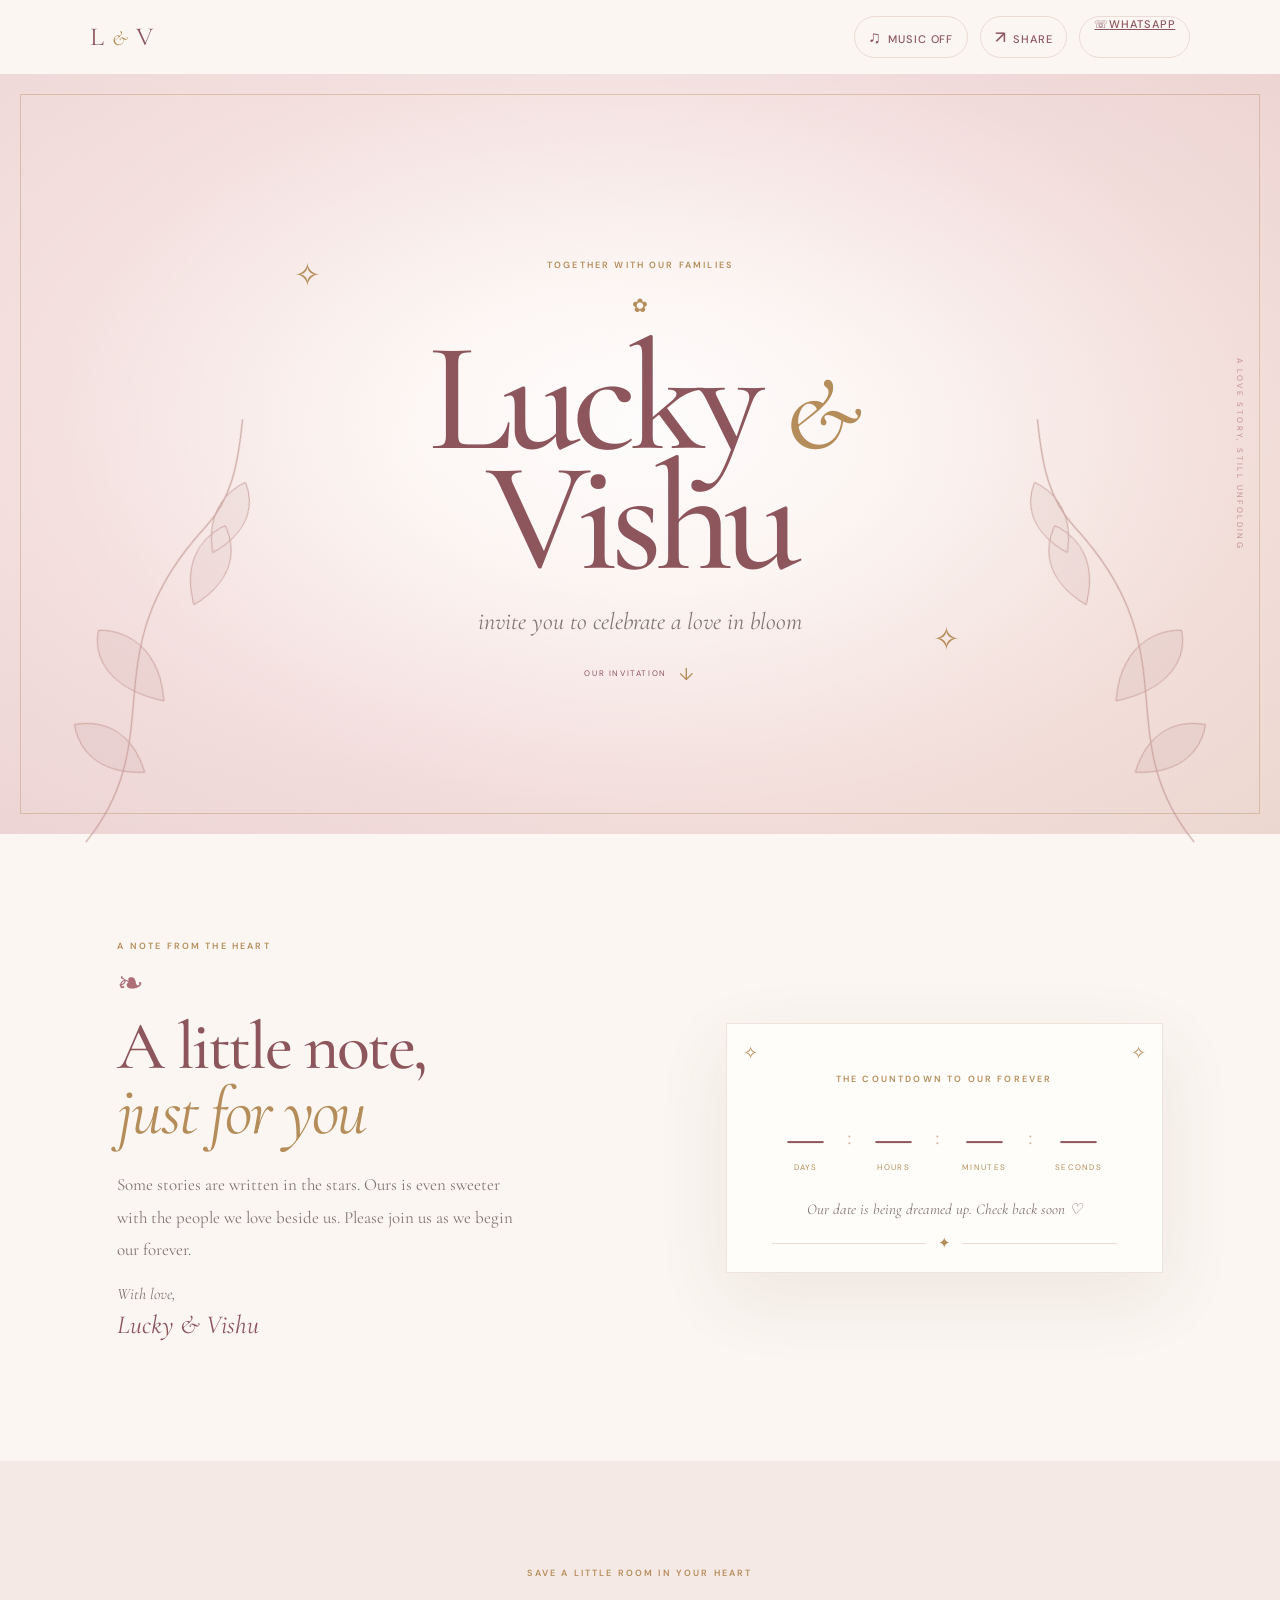
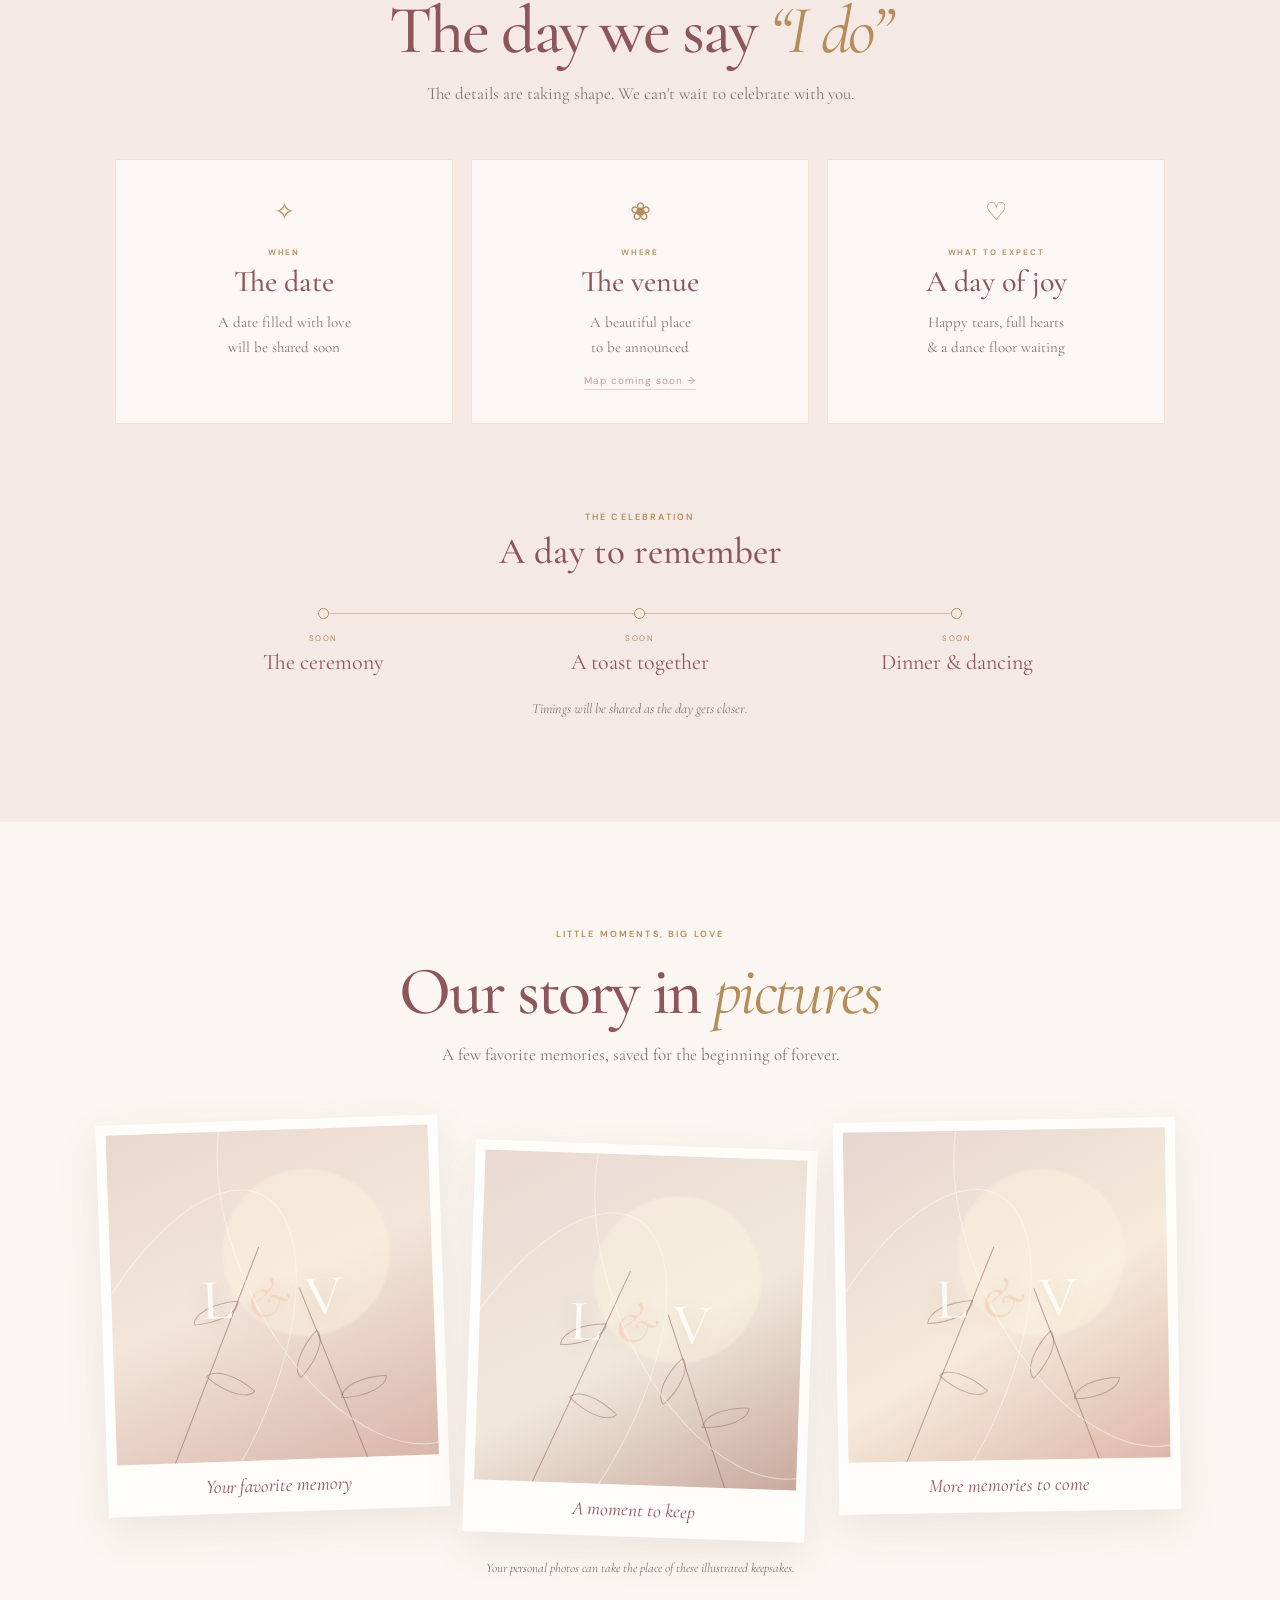
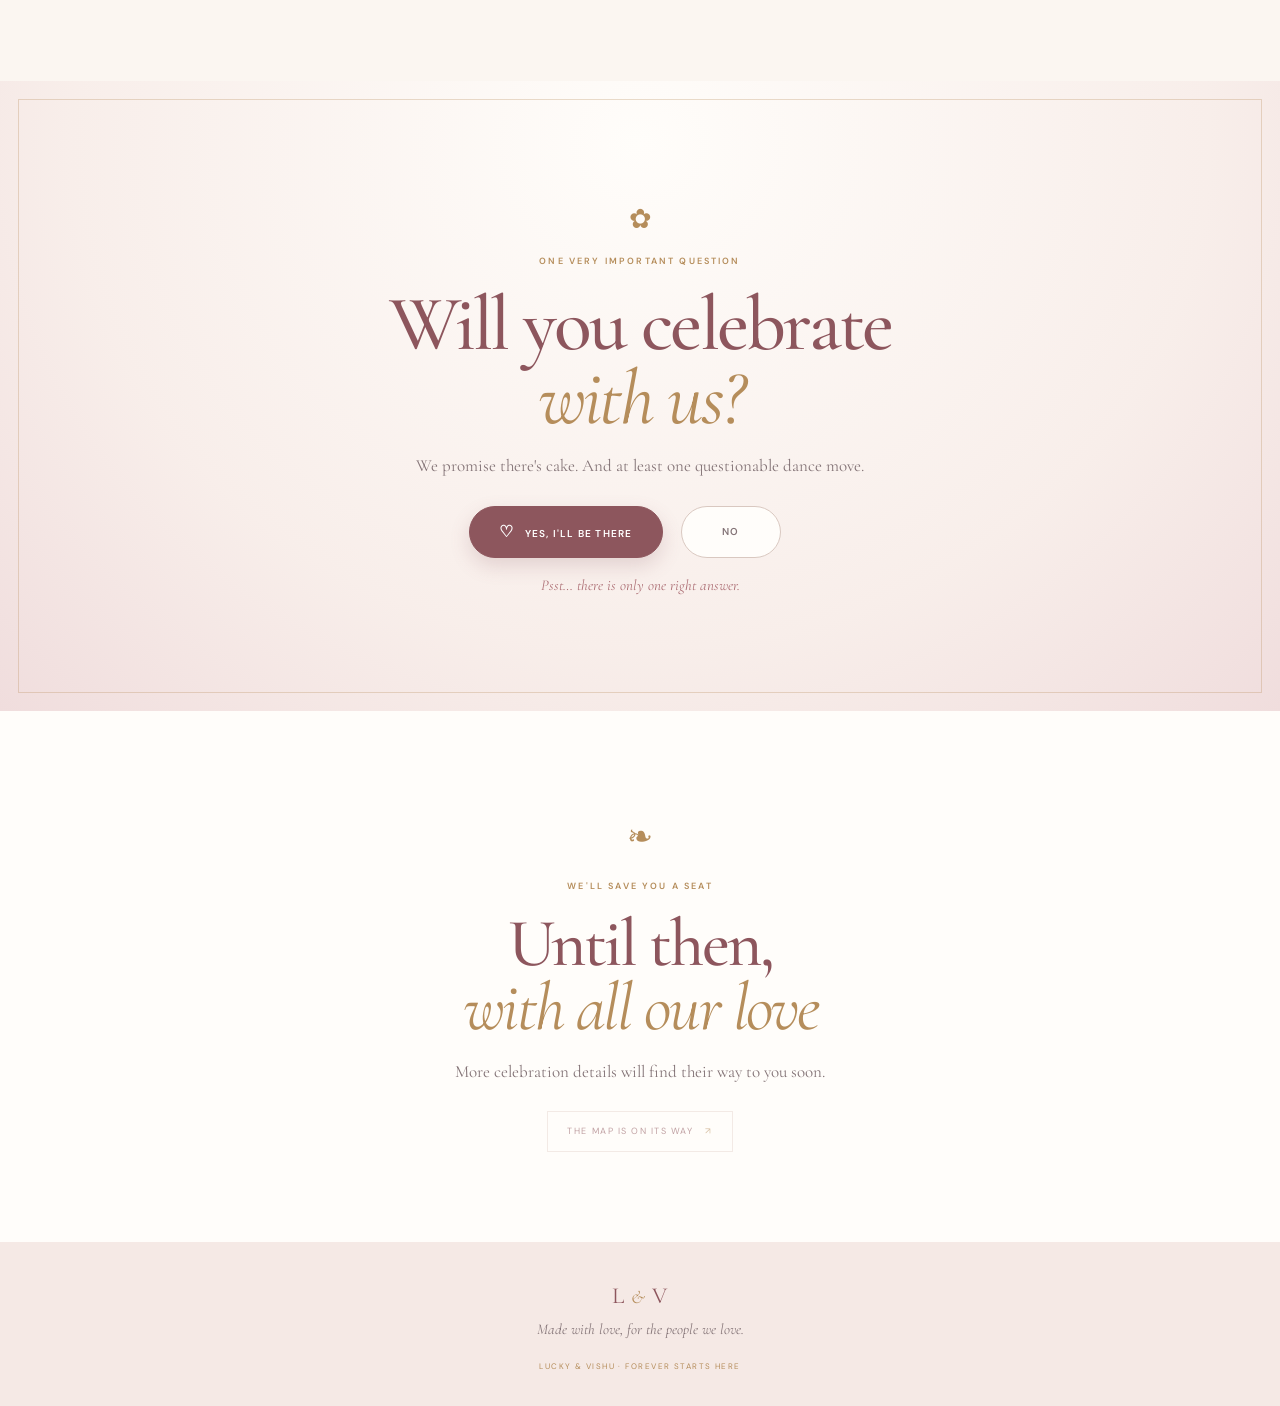
==== index.html @ 0c899063 "Build premium responsive Lucky & Vishu wedding invitation" ====
<!doctype html>
<html lang="en">
<head>
  <meta charset="utf-8">
  <meta name="viewport" content="width=device-width, initial-scale=1">
  <meta name="theme-color" content="#fbf6f1">
  <meta name="description" content="A little love, a lot of joy. Lucky and Vishu invite you to celebrate their wedding.">
  <title>Lucky &amp; Vishu — A Celebration of Love</title>
  <link rel="preconnect" href="https://fonts.googleapis.com">
  <link rel="preconnect" href="https://fonts.gstatic.com" crossorigin>
  <link href="https://fonts.googleapis.com/css2?family=Cormorant+Garamond:wght@400;500;600;700&family=DM+Sans:wght@400;500;600;700&display=swap" rel="stylesheet">
  <link rel="stylesheet" href="styles.css">
  <script src="script.js" defer></script>
</head>
<body>
  <a class="skip-link" href="#invitation">Skip to invitation</a>
  <div class="page-shell">
    <header class="topbar" aria-label="Invitation controls">
      <a class="wordmark" href="#home" aria-label="Lucky and Vishu, home">L <span>&amp;</span> V</a>
      <nav class="top-actions" aria-label="Invitation actions">
        <button class="icon-button music-toggle" id="music-toggle" type="button" aria-pressed="false" aria-label="Play gentle background music">
          <span class="music-icon" aria-hidden="true">♫</span><span class="music-label">Music off</span>
        </button>
        <button class="icon-button share-button" id="share-button" type="button" aria-label="Share this invitation">
          <span aria-hidden="true">↗</span><span class="share-label">Share</span>
        </button>
      </nav>
    </header>

    <main>
      <section class="hero" id="home" aria-labelledby="hero-title">
        <div class="hero-wash" aria-hidden="true"></div>
        <div class="hero-content">
          <p class="eyebrow fade-in">TOGETHER WITH OUR FAMILIES</p>
          <span class="tiny-flower" aria-hidden="true">✿</span>
          <h1 id="hero-title" class="fade-in">Lucky <span class="ampersand">&amp;</span><br>Vishu</h1>
          <p class="hero-script fade-in">invite you to celebrate a love in bloom</p>
          <a class="scroll-cue" href="#invitation"><span>OUR INVITATION</span><span aria-hidden="true">↓</span></a>
        </div>
        <div class="hero-side-note" aria-hidden="true">A LOVE STORY, STILL UNFOLDING</div>
        <svg class="hero-botanical botanical-left" viewBox="0 0 240 410" fill="none" aria-hidden="true"><path d="M12 405C113 310 41 218 175 109 203 86 215 54 226 8" stroke="currentColor" stroke-width="1.2"/><path d="M109 276C58 258 44 224 54 197c34 4 57 33 55 74Zm43-91c-5-40 13-65 42-74 10 32-6 59-42 74ZM80 344c-41-4-62-26-63-57 34-1 57 19 63 57Zm98-208c-1-35 16-57 42-65 7 28-8 52-42 65Z" fill="currentColor" fill-opacity=".16" stroke="currentColor" stroke-width="1"/></svg>
        <svg class="hero-botanical botanical-right" viewBox="0 0 240 410" fill="none" aria-hidden="true"><path d="M12 405C113 310 41 218 175 109 203 86 215 54 226 8" stroke="currentColor" stroke-width="1.2"/><path d="M109 276C58 258 44 224 54 197c34 4 57 33 55 74Zm43-91c-5-40 13-65 42-74 10 32-6 59-42 74ZM80 344c-41-4-62-26-63-57 34-1 57 19 63 57Zm98-208c-1-35 16-57 42-65 7 28-8 52-42 65Z" fill="currentColor" fill-opacity=".16" stroke="currentColor" stroke-width="1"/></svg>
        <span class="hero-sparkle sparkle-one" aria-hidden="true">✧</span><span class="hero-sparkle sparkle-two" aria-hidden="true">✧</span>
      </section>

      <section class="invitation section-pad" id="invitation" aria-labelledby="invitation-title">
        <div class="section-heading">
          <p class="eyebrow">A NOTE FROM THE HEART</p>
          <span class="divider-flower" aria-hidden="true">❧</span>
          <h2 id="invitation-title">A little note,<br><em>just for you</em></h2>
          <p class="invitation-copy">Some stories are written in the stars. Ours is even sweeter with the people we love beside us. Please join us as we begin our forever.</p>
          <p class="signature">With love, <span>Lucky &amp; Vishu</span></p>
        </div>
        <div class="countdown-card" aria-label="Wedding countdown">
          <p class="eyebrow">THE COUNTDOWN TO OUR FOREVER</p>
          <div class="countdown" id="countdown" aria-live="polite">
            <div class="count-unit"><strong id="days">—</strong><span>DAYS</span></div><i aria-hidden="true">:</i>
            <div class="count-unit"><strong id="hours">—</strong><span>HOURS</span></div><i aria-hidden="true">:</i>
            <div class="count-unit"><strong id="minutes">—</strong><span>MINUTES</span></div><i aria-hidden="true">:</i>
            <div class="count-unit"><strong id="seconds">—</strong><span>SECONDS</span></div>
          </div>
          <p class="countdown-note" id="countdown-note">Our date is being dreamed up. Check back soon ♡</p>
          <div class="countdown-rule" aria-hidden="true"><span>✦</span></div>
        </div>
      </section>

      <section class="details section-pad" id="details" aria-labelledby="details-title">
        <div class="section-heading compact-heading">
          <p class="eyebrow">SAVE A LITTLE ROOM IN YOUR HEART</p>
          <h2 id="details-title">The day we say <em>“I do”</em></h2>
          <p class="section-intro">The details are taking shape. We can't wait to celebrate with you.</p>
        </div>
        <div class="details-grid">
          <article class="detail-card"><span class="detail-icon" aria-hidden="true">✧</span><p class="eyebrow">WHEN</p><h3 id="wedding-date">The date</h3><p id="wedding-time">A date filled with love<br>will be shared soon</p></article>
          <article class="detail-card"><span class="detail-icon" aria-hidden="true">❀</span><p class="eyebrow">WHERE</p><h3 id="venue-name">The venue</h3><p id="venue-address">A beautiful place<br>to be announced</p><a class="text-link" id="maps-link" href="#details" aria-disabled="true">Map coming soon <span aria-hidden="true">→</span></a></article>
          <article class="detail-card"><span class="detail-icon" aria-hidden="true">♡</span><p class="eyebrow">WHAT TO EXPECT</p><h3>A day of joy</h3><p>Happy tears, full hearts<br>&amp; a dance floor waiting</p></article>
        </div>
        <div class="schedule-wrap">
          <div class="schedule-title"><span class="eyebrow">THE CELEBRATION</span><h3>A day to remember</h3></div>
          <div class="schedule-line" aria-label="Event schedule details to be announced">
            <div class="schedule-item"><span class="schedule-dot" aria-hidden="true"></span><span class="schedule-time">SOON</span><span class="schedule-name">The ceremony</span></div>
            <div class="schedule-item"><span class="schedule-dot" aria-hidden="true"></span><span class="schedule-time">SOON</span><span class="schedule-name">A toast together</span></div>
            <div class="schedule-item"><span class="schedule-dot" aria-hidden="true"></span><span class="schedule-time">SOON</span><span class="schedule-name">Dinner &amp; dancing</span></div>
          </div>
          <p class="schedule-note">Timings will be shared as the day gets closer.</p>
        </div>
      </section>

      <section class="gallery section-pad" aria-labelledby="gallery-title">
        <div class="section-heading compact-heading">
          <p class="eyebrow">LITTLE MOMENTS, BIG LOVE</p><h2 id="gallery-title">Our story in <em>pictures</em></h2>
          <p class="section-intro">A few favorite memories, saved for the beginning of forever.</p>
        </div>
        <div class="gallery-grid">
          <figure class="photo-card photo-one"><div class="photo-art" aria-hidden="true"><span class="photo-sun"></span><span class="photo-stem stem-a"></span><span class="photo-stem stem-b"></span><span class="photo-caption-mark">L <i>&amp;</i> V</span></div><figcaption>Your favorite memory</figcaption></figure>
          <figure class="photo-card photo-two"><div class="photo-art" aria-hidden="true"><span class="photo-sun"></span><span class="photo-stem stem-a"></span><span class="photo-stem stem-b"></span><span class="photo-caption-mark">L <i>&amp;</i> V</span></div><figcaption>A moment to keep</figcaption></figure>
          <figure class="photo-card photo-three"><div class="photo-art" aria-hidden="true"><span class="photo-sun"></span><span class="photo-stem stem-a"></span><span class="photo-stem stem-b"></span><span class="photo-caption-mark">L <i>&amp;</i> V</span></div><figcaption>More memories to come</figcaption></figure>
        </div>
        <p class="gallery-hint">Your personal photos can take the place of these illustrated keepsakes.</p>
      </section>

      <section class="rsvp section-pad" id="rsvp" aria-labelledby="rsvp-title">
        <div class="rsvp-flower" aria-hidden="true">✿</div>
        <p class="eyebrow">ONE VERY IMPORTANT QUESTION</p>
        <h2 id="rsvp-title">Will you celebrate<br><em>with us?</em></h2>
        <p class="rsvp-copy">We promise there's cake. And at least one questionable dance move.</p>
        <div class="rsvp-actions">
          <button class="yes-button" id="yes-button" type="button"><span aria-hidden="true">♡</span> YES, I'LL BE THERE</button>
          <div class="no-zone" id="no-zone"><button class="no-button" id="no-button" type="button" aria-label="No button, but it keeps escaping">NO</button></div>
        </div>
        <p class="escape-message" id="escape-message" aria-live="polite">Psst… there is only one right answer.</p>
        <div class="confirmation" id="confirmation" role="status" aria-live="polite" hidden>
          <span class="confirmation-heart" aria-hidden="true">♡</span><h3>We knew you’d say YES!</h3>
          <p>Get ready for happy tears, cake, and your finest dance-floor moment. We can't wait to celebrate with you!</p>
          <span class="confirmation-signoff">All our love, Lucky &amp; Vishu</span>
        </div>
      </section>

      <section class="location section-pad" id="location" aria-labelledby="location-title">
        <span class="location-flower" aria-hidden="true">❧</span><p class="eyebrow">WE'LL SAVE YOU A SEAT</p>
        <h2 id="location-title">Until then,<br><em>with all our love</em></h2>
        <p>More celebration details will find their way to you soon.</p>
        <a class="location-map" id="location-map-link" href="#details" aria-disabled="true">THE MAP IS ON ITS WAY <span aria-hidden="true">↗</span></a>
      </section>
    </main>
    <footer class="footer"><a class="wordmark footer-mark" href="#home">L <span>&amp;</span> V</a><p>Made with love, for the people we love.</p><span>LUCKY &amp; VISHU · FOREVER STARTS HERE</span></footer>
  </div>
  <div class="toast" id="toast" role="status" aria-live="polite"></div>
</body>
</html>
---- styles.css ----
:root{--ivory:#fbf6f1;--paper:#fffdfa;--blush:#f3dfe0;--rose:#ad6f75;--rose-deep:#8d565d;--gold:#b58d5b;--ink:#46383a;--muted:#847477;--line:#eadbd3;--serif:'Cormorant Garamond',Georgia,serif;--sans:'DM Sans',Arial,sans-serif;--shadow:0 24px 70px rgba(104,67,65,.09)}
*{box-sizing:border-box}html{scroll-behavior:smooth;scroll-padding-top:82px}body{margin:0;background:var(--ivory);color:var(--ink);font-family:var(--sans);font-size:15px;line-height:1.7;-webkit-font-smoothing:antialiased}button,a{-webkit-tap-highlight-color:transparent}a{color:inherit}.skip-link{position:absolute;top:-60px;left:1rem;background:#fff;padding:.7rem 1rem;z-index:20}.skip-link:focus{top:1rem}.page-shell{overflow:hidden}.topbar{height:74px;padding:0 clamp(20px,7vw,100px);display:flex;align-items:center;justify-content:space-between;background:rgba(251,246,241,.93);position:relative;z-index:5}.wordmark{font-family:var(--serif);font-size:26px;letter-spacing:.04em;text-decoration:none;color:var(--rose-deep)}.wordmark span{font-style:italic;color:var(--gold);font-size:.8em}.top-actions{display:flex;align-items:center;gap:12px}.icon-button{min-height:42px;padding:0 14px;border:1px solid var(--line);border-radius:24px;background:transparent;color:var(--rose-deep);font:500 11px var(--sans);letter-spacing:.08em;text-transform:uppercase;cursor:pointer;transition:background .25s,border-color .25s}.icon-button:hover,.icon-button:focus-visible{background:#fff;border-color:var(--gold);outline:none}.music-icon{font-size:17px;margin-right:6px}.share-button span:first-child{font-size:17px;margin-right:6px}.hero{min-height:min(780px,calc(100svh - 74px));min-height:min(780px,calc(100vh - 74px));position:relative;display:grid;place-items:center;text-align:center;background:radial-gradient(ellipse at 50% 46%,rgba(255,255,255,.9) 0%,rgba(255,253,250,.74) 28%,rgba(246,227,225,.62) 67%,rgba(239,215,215,.54) 100%),linear-gradient(130deg,#f9eeea,#f3dddd 52%,#f4e8d8);isolation:isolate}.hero:after{content:"";position:absolute;inset:20px;border:1px solid rgba(181,141,91,.38);pointer-events:none;z-index:-1}.hero-wash{position:absolute;inset:0;background:radial-gradient(ellipse at 50% 50%,transparent 25%,rgba(177,111,117,.08) 100%);z-index:-1}.hero-content{position:relative;padding:70px 20px 84px;animation:arrive 1.1s both}.eyebrow{font-size:9px;letter-spacing:.24em;font-weight:600;color:var(--gold);margin:0 0 17px}.hero h1{font:500 clamp(76px,13vw,156px)/.77 var(--serif);letter-spacing:-.055em;color:var(--rose-deep);margin:0}.hero h1 .ampersand{font-style:italic;color:var(--gold);font-size:.65em}.hero-script{font:italic 24px var(--serif);color:var(--muted);margin:28px 0 0}.tiny-flower{display:block;color:var(--gold);font-size:19px;margin:0 auto 17px}.scroll-cue{position:absolute;bottom:32px;left:50%;transform:translateX(-50%);display:flex;gap:12px;align-items:center;color:var(--rose-deep);font-size:8px;letter-spacing:.2em;text-decoration:none}.scroll-cue span:last-child{font-size:17px;color:var(--gold);animation:bob 1.7s ease-in-out infinite}.hero-side-note{position:absolute;right:34px;top:50%;writing-mode:vertical-rl;transform:translateY(-50%);font-size:8px;letter-spacing:.3em;color:var(--rose);opacity:.7}.hero-botanical{position:absolute;width:min(24vw,240px);height:auto;color:#b5827d;opacity:.65;bottom:0;pointer-events:none}.botanical-left{left:3.5%;transform:rotate(-8deg)}.botanical-right{right:3.5%;transform:scaleX(-1) rotate(-8deg)}.hero-sparkle{position:absolute;color:var(--gold);font:32px var(--serif);animation:twinkle 3s ease-in-out infinite}.sparkle-one{left:23%;top:24%}.sparkle-two{right:25%;bottom:23%;animation-delay:1.4s}.section-pad{padding:105px clamp(22px,8vw,130px)}.invitation{display:grid;grid-template-columns:1fr .85fr;align-items:center;gap:9%;max-width:1250px;margin:auto}.section-heading{text-align:center}.invitation .section-heading{text-align:left}.divider-flower{display:block;color:var(--rose);font:32px var(--serif);margin:-7px 0 12px}.section-heading h2,.rsvp h2,.location h2{font:500 clamp(42px,6vw,68px)/.95 var(--serif);letter-spacing:-.035em;color:var(--rose-deep);margin:0}.section-heading h2 em,.rsvp h2 em,.location h2 em{font-weight:400;color:var(--gold)}.invitation-copy{max-width:410px;color:var(--muted);font:17px/1.9 var(--serif);margin:25px 0 18px}.signature{font:italic 16px var(--serif);color:var(--muted)}.signature span{display:block;font:italic 26px var(--serif);color:var(--rose-deep);margin-top:5px}.countdown-card{background:var(--paper);padding:48px 30px 28px;text-align:center;border:1px solid #efe4db;box-shadow:var(--shadow);position:relative}.countdown-card:before,.countdown-card:after{content:"✧";position:absolute;color:var(--gold);font-size:18px;top:14px}.countdown-card:before{left:16px}.countdown-card:after{right:16px}.countdown-card .eyebrow{margin-bottom:26px}.countdown{display:flex;justify-content:center;align-items:center;gap:clamp(7px,2vw,22px)}.countdown i{font:24px var(--serif);color:#d8b7a5;transform:translateY(-7px)}.count-unit{display:grid;gap:1px}.count-unit strong{font:500 clamp(31px,5vw,47px)/1 var(--serif);color:var(--rose-deep);font-variant-numeric:tabular-nums}.count-unit span{font-size:8px;letter-spacing:.16em;color:var(--gold)}.countdown-note{font:italic 15px var(--serif);color:var(--muted);margin:25px 0 5px}.countdown-rule{height:1px;background:var(--line);margin:25px 15px 0;position:relative}.countdown-rule span{position:absolute;left:50%;top:-12px;transform:translateX(-50%);background:var(--paper);padding:0 12px;color:var(--gold)}.details{background:#f5e9e5}.compact-heading{max-width:660px;margin:0 auto 55px}.section-intro{font:17px var(--serif);color:var(--muted);margin:20px auto 0}.details-grid{display:grid;grid-template-columns:repeat(3,1fr);gap:18px;max-width:1050px;margin:auto}.detail-card{min-height:246px;padding:31px 20px;text-align:center;background:rgba(255,253,250,.72);border:1px solid rgba(181,141,91,.2)}.detail-icon{font-size:25px;color:var(--gold);display:block;margin-bottom:12px}.detail-card .eyebrow{margin-bottom:6px;font-size:8px}.detail-card h3{font:500 30px/1.1 var(--serif);color:var(--rose-deep);margin:0 0 12px}.detail-card p:not(.eyebrow){color:var(--muted);font:15px/1.65 var(--serif);margin:0}.text-link{display:inline-block;margin-top:12px;font-size:10px;letter-spacing:.1em;color:var(--rose-deep);text-decoration:none;border-bottom:1px solid #d6b7a8}.text-link[aria-disabled=true],.location-map[aria-disabled=true]{opacity:.55;cursor:default}.schedule-wrap{max-width:950px;margin:79px auto 0;text-align:center}.schedule-title .eyebrow{margin-bottom:6px}.schedule-title h3{font:500 37px var(--serif);color:var(--rose-deep);margin:0 0 34px}.schedule-line{display:grid;grid-template-columns:repeat(3,1fr);position:relative}.schedule-line:before{content:"";height:1px;background:#d9b8a8;position:absolute;top:5px;left:16%;right:16%}.schedule-item{display:flex;align-items:center;flex-direction:column;position:relative}.schedule-dot{width:11px;height:11px;border:1px solid var(--gold);background:#f5e9e5;border-radius:50%;z-index:1}.schedule-time{font-size:8px;letter-spacing:.2em;color:var(--gold);margin:13px 0 4px}.schedule-name{font:22px var(--serif);color:var(--rose-deep)}.schedule-note{font:italic 14px var(--serif);color:var(--muted);margin:25px 0 0}.gallery{max-width:1350px;margin:auto}.gallery-grid{display:grid;grid-template-columns:repeat(3,1fr);gap:25px;align-items:start}.photo-card{margin:0;padding:10px 10px 15px;background:#fffdfa;box-shadow:0 14px 40px rgba(104,67,65,.1);transform:rotate(-2deg);transition:transform .35s,box-shadow .35s}.photo-card:nth-child(2){transform:translateY(25px) rotate(2deg)}.photo-card:nth-child(3){transform:rotate(-1deg)}.photo-card:hover{transform:translateY(-6px) rotate(0);box-shadow:0 20px 45px rgba(104,67,65,.15)}.photo-art{height:clamp(180px,27vw,330px);position:relative;overflow:hidden;background:linear-gradient(158deg,#ead8ce,#f3e5da 47%,#d9b6aa)}.photo-two .photo-art{background:linear-gradient(150deg,#ead9d3,#f1e8dc 55%,#c9a99d)}.photo-three .photo-art{background:linear-gradient(150deg,#e7d5d0,#f6eadb 56%,#ddb8a9)}.photo-art:before,.photo-art:after{content:"";position:absolute;width:60%;height:130%;border-radius:50%;border:1px solid rgba(255,253,250,.55);left:-13%;top:12%;transform:rotate(27deg)}.photo-art:after{left:auto;right:-16%;top:-30%;width:75%;transform:rotate(-24deg)}.photo-sun{position:absolute;width:52%;aspect-ratio:1;border-radius:50%;background:rgba(255,248,227,.38);right:13%;top:12%;filter:blur(1px)}.photo-stem{position:absolute;width:1px;height:80%;background:rgba(131,91,83,.52);bottom:-12%;left:30%;transform:rotate(23deg)}.photo-stem:before,.photo-stem:after{content:"";position:absolute;width:45px;height:20px;border:1px solid rgba(131,91,83,.45);border-radius:100% 0 100% 0;top:25%;left:-39px;transform:rotate(-25deg)}.photo-stem:after{top:48%;left:0;transform:rotate(20deg)}.stem-b{left:70%;height:66%;transform:rotate(-20deg)}.photo-caption-mark{position:absolute;left:50%;top:51%;transform:translate(-50%,-50%);font:500 clamp(34px,5vw,58px) var(--serif);color:rgba(255,253,250,.87);text-shadow:0 2px 20px rgba(99,60,55,.15);white-space:nowrap}.photo-caption-mark i{font-weight:400;color:#f5d6c3}.photo-card figcaption{text-align:center;font:italic 19px var(--serif);color:var(--rose-deep);padding:13px 2px 1px}.gallery-hint{text-align:center;font:italic 13px var(--serif);color:var(--muted);margin:48px 0 0}.rsvp{position:relative;text-align:center;background:radial-gradient(ellipse at 50% 10%,#fffdfa 0,#f8eeea 63%,#f0dddd 100%);padding-top:115px;padding-bottom:110px}.rsvp:before{content:"";position:absolute;inset:18px;border:1px solid rgba(181,141,91,.3);pointer-events:none}.rsvp-flower{font-size:27px;color:var(--gold);margin-bottom:12px}.rsvp h2{font-size:clamp(48px,7vw,78px)}.rsvp-copy{font:17px var(--serif);color:var(--muted);margin:20px auto 25px}.rsvp-actions{display:flex;justify-content:center;align-items:center;gap:18px;min-height:62px;position:relative;z-index:2}.yes-button,.no-button{min-height:52px;border-radius:30px;font:600 10px var(--sans);letter-spacing:.12em;cursor:pointer;touch-action:manipulation}.yes-button{padding:0 29px;background:var(--rose-deep);border:1px solid var(--rose-deep);color:#fff;box-shadow:0 8px 20px rgba(141,86,93,.2);transition:transform .2s,background .2s}.yes-button span{font-size:16px;margin-right:7px}.yes-button:hover{transform:translateY(-2px);background:#74464d}.yes-button:focus-visible,.no-button:focus-visible{outline:3px solid #cfae75;outline-offset:4px}.no-zone{width:130px;height:62px;position:relative;flex:0 0 130px}.no-button{position:absolute;left:0;top:5px;min-width:100px;padding:0 22px;background:#fffdfa;border:1px solid #d9c8c0;color:var(--muted);transition:transform .24s cubic-bezier(.2,.8,.2,1),left .24s cubic-bezier(.2,.8,.2,1),top .24s cubic-bezier(.2,.8,.2,1)}.escape-message{min-height:25px;margin:13px 0 0;color:var(--rose);font:italic 15px var(--serif)}.confirmation{max-width:490px;margin:32px auto 0;padding:27px 25px;background:rgba(255,253,250,.88);border:1px solid #e8d7ce;animation:pop-in .5s both}.confirmation[hidden]{display:none}.confirmation-heart{color:var(--rose);font-size:27px}.confirmation h3{font:500 34px var(--serif);color:var(--rose-deep);margin:3px 0 8px}.confirmation p{font:16px/1.7 var(--serif);color:var(--muted);margin:0 auto 12px}.confirmation-signoff{font:italic 18px var(--serif);color:var(--gold)}.location{text-align:center;padding-top:100px;padding-bottom:90px;background:var(--paper)}.location-flower{display:block;color:var(--gold);font-size:31px;margin-bottom:16px}.location h2{font-size:clamp(46px,6vw,68px)}.location>p:not(.eyebrow){font:17px var(--serif);color:var(--muted);margin:20px 0}.location-map{display:inline-block;padding:12px 19px;border:1px solid var(--line);color:var(--rose-deep);font-size:9px;letter-spacing:.17em;text-decoration:none;margin-top:9px}.location-map span{color:var(--gold);margin-left:8px}.footer{text-align:center;padding:35px 20px 28px;background:#f5e9e5}.footer-mark{font-size:23px}.footer p{font:italic 15px var(--serif);color:var(--muted);margin:4px 0 14px}.footer>span{font-size:8px;letter-spacing:.18em;color:var(--gold)}.toast{position:fixed;left:50%;bottom:24px;transform:translate(-50%,20px);padding:12px 18px;background:#46383a;color:#fff;border-radius:28px;font-size:12px;opacity:0;pointer-events:none;transition:opacity .25s,transform .25s;z-index:20;max-width:calc(100vw - 30px);text-align:center}.toast.show{opacity:1;transform:translate(-50%,0)}.confetti{position:fixed;z-index:30;top:-15px;width:9px;height:13px;pointer-events:none;animation:confetti-fall var(--duration,3s) linear forwards;will-change:transform,opacity}
@keyframes arrive{from{opacity:0;transform:translateY(20px)}to{opacity:1;transform:translateY(0)}}@keyframes bob{50%{transform:translateY(5px)}}@keyframes twinkle{0%,100%{opacity:.35;transform:scale(.8) rotate(0)}50%{opacity:1;transform:scale(1.15) rotate(18deg)}}@keyframes pop-in{from{opacity:0;transform:translateY(10px) scale(.97)}to{opacity:1;transform:translateY(0) scale(1)}}@keyframes confetti-fall{to{transform:translate3d(var(--drift),110vh,0) rotate(var(--spin));opacity:.15}}
@media(min-width:1200px){.hero{min-height:760px}}@media(max-width:760px){.topbar{height:64px;padding:0 21px}.hero{min-height:min(720px,calc(100svh - 64px));min-height:min(720px,calc(100vh - 64px))}.hero:after{inset:12px}.hero-content{padding:65px 16px 76px}.hero-script{font-size:21px}.hero-botanical{width:29vw;opacity:.45}.botanical-left{left:-2%}.botanical-right{right:-2%}.hero-side-note{right:17px;font-size:7px}.sparkle-one{left:17%;top:20%}.sparkle-two{right:18%;bottom:20%}.section-pad{padding:78px 25px}.invitation{grid-template-columns:1fr;gap:40px;max-width:570px}.invitation .section-heading{text-align:center}.invitation-copy{margin-left:auto;margin-right:auto}.countdown-card{padding:41px 16px 25px}.details-grid{gap:11px}.detail-card{padding:25px 11px;min-height:230px}.detail-card h3{font-size:25px}.detail-card p:not(.eyebrow){font-size:14px}.schedule-wrap{margin-top:61px}.gallery-grid{gap:14px}.photo-card{padding:7px 7px 12px}.photo-card figcaption{font-size:16px}.rsvp{padding-top:90px;padding-bottom:85px}.location{padding-top:80px;padding-bottom:75px}}@media(max-width:520px){.music-label,.share-label{display:none}.icon-button{width:42px;padding:0}.music-icon{margin:0}.share-button span:first-child{margin:0}.hero h1{font-size:clamp(78px,20vw,112px)}.hero-script{font-size:19px}.hero-botanical{width:33vw}.hero-side-note{display:none}.section-pad{padding:70px 20px}.section-heading h2{font-size:48px}.invitation-copy{font-size:16px}.count-unit strong{font-size:34px}.countdown{gap:9px}.count-unit span{font-size:7px}.details-grid{grid-template-columns:1fr;max-width:360px}.detail-card{min-height:0;padding:22px 15px}.detail-icon{margin-bottom:5px}.schedule-line{grid-template-columns:1fr;gap:22px;text-align:left;max-width:260px;margin:auto}.schedule-line:before{width:1px;height:calc(100% - 14px);top:5px;bottom:5px;left:5px;right:auto}.schedule-item{display:grid;grid-template-columns:12px 54px 1fr;column-gap:13px;justify-items:start;align-items:center}.schedule-dot{grid-row:1;grid-column:1}.schedule-time{grid-row:1;grid-column:2;margin:0}.schedule-name{grid-row:1;grid-column:3;font-size:21px}.schedule-note{margin-top:22px}.gallery-grid{gap:10px}.photo-card{padding:5px 5px 9px}.photo-art{height:155px}.photo-card figcaption{font-size:14px;line-height:1.2;min-height:37px}.gallery-hint{margin-top:37px}.rsvp-actions{gap:10px}.yes-button{padding:0 17px;font-size:9px}.no-zone{width:105px;flex-basis:105px}.no-button{min-width:86px;padding:0 14px;font-size:9px}.rsvp-copy{font-size:16px}.confirmation{padding:22px 17px}.footer>span{font-size:7px}}@media(prefers-reduced-motion:reduce){*,*::before,*::after{scroll-behavior:auto!important;animation-duration:.01ms!important;animation-iteration-count:1!important;transition-duration:.01ms!important}}
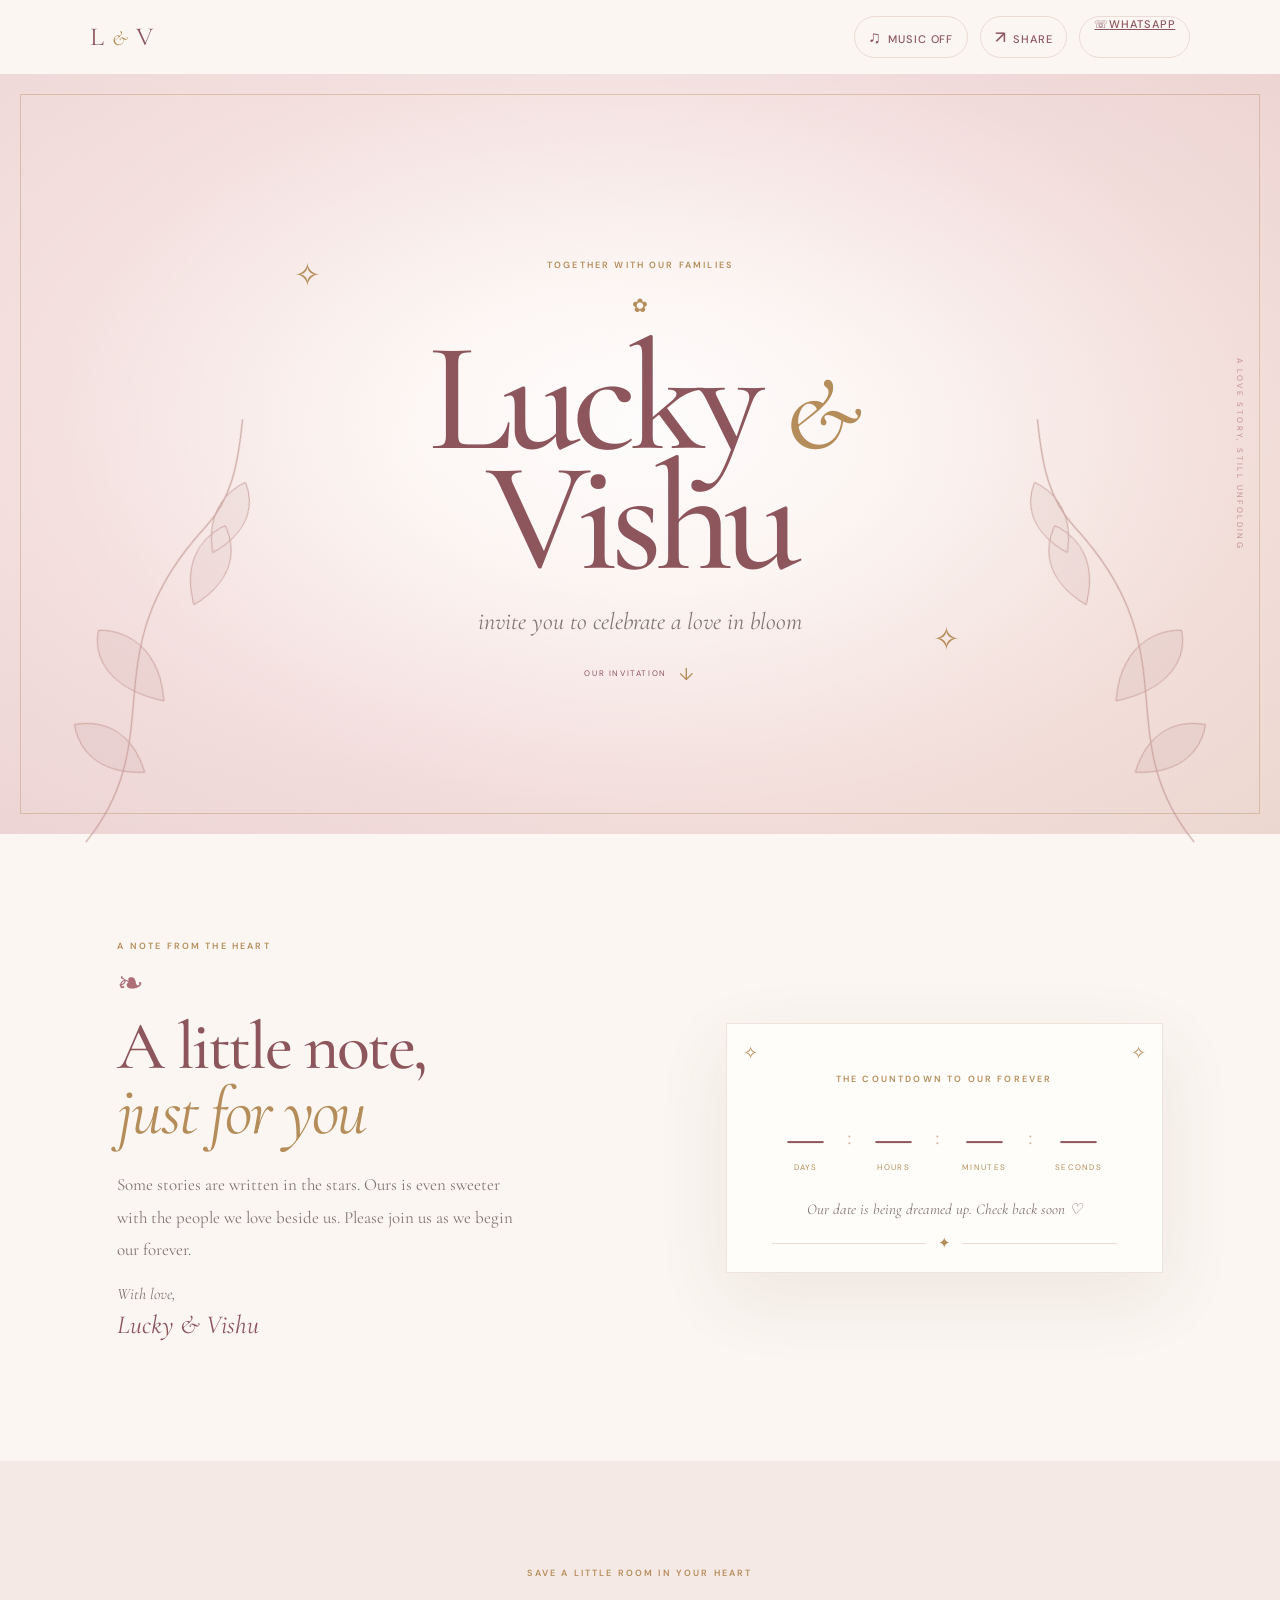
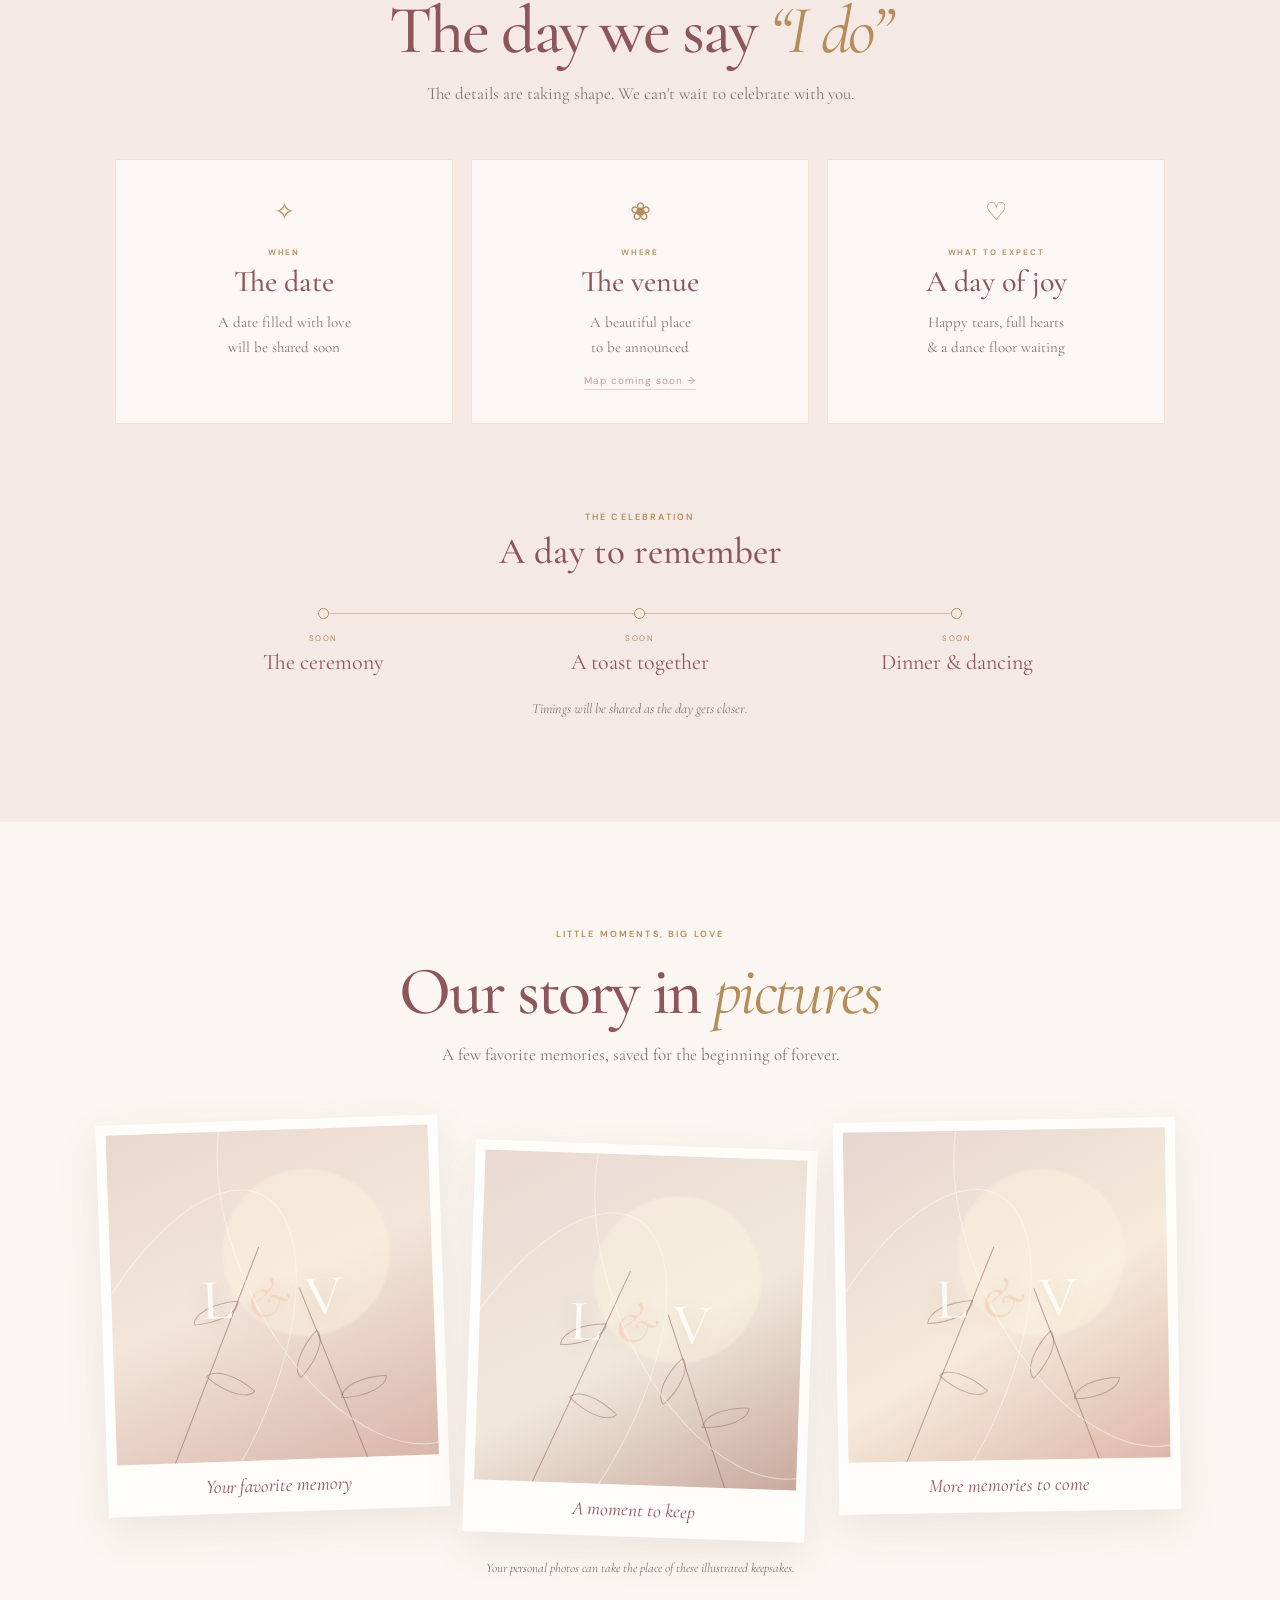
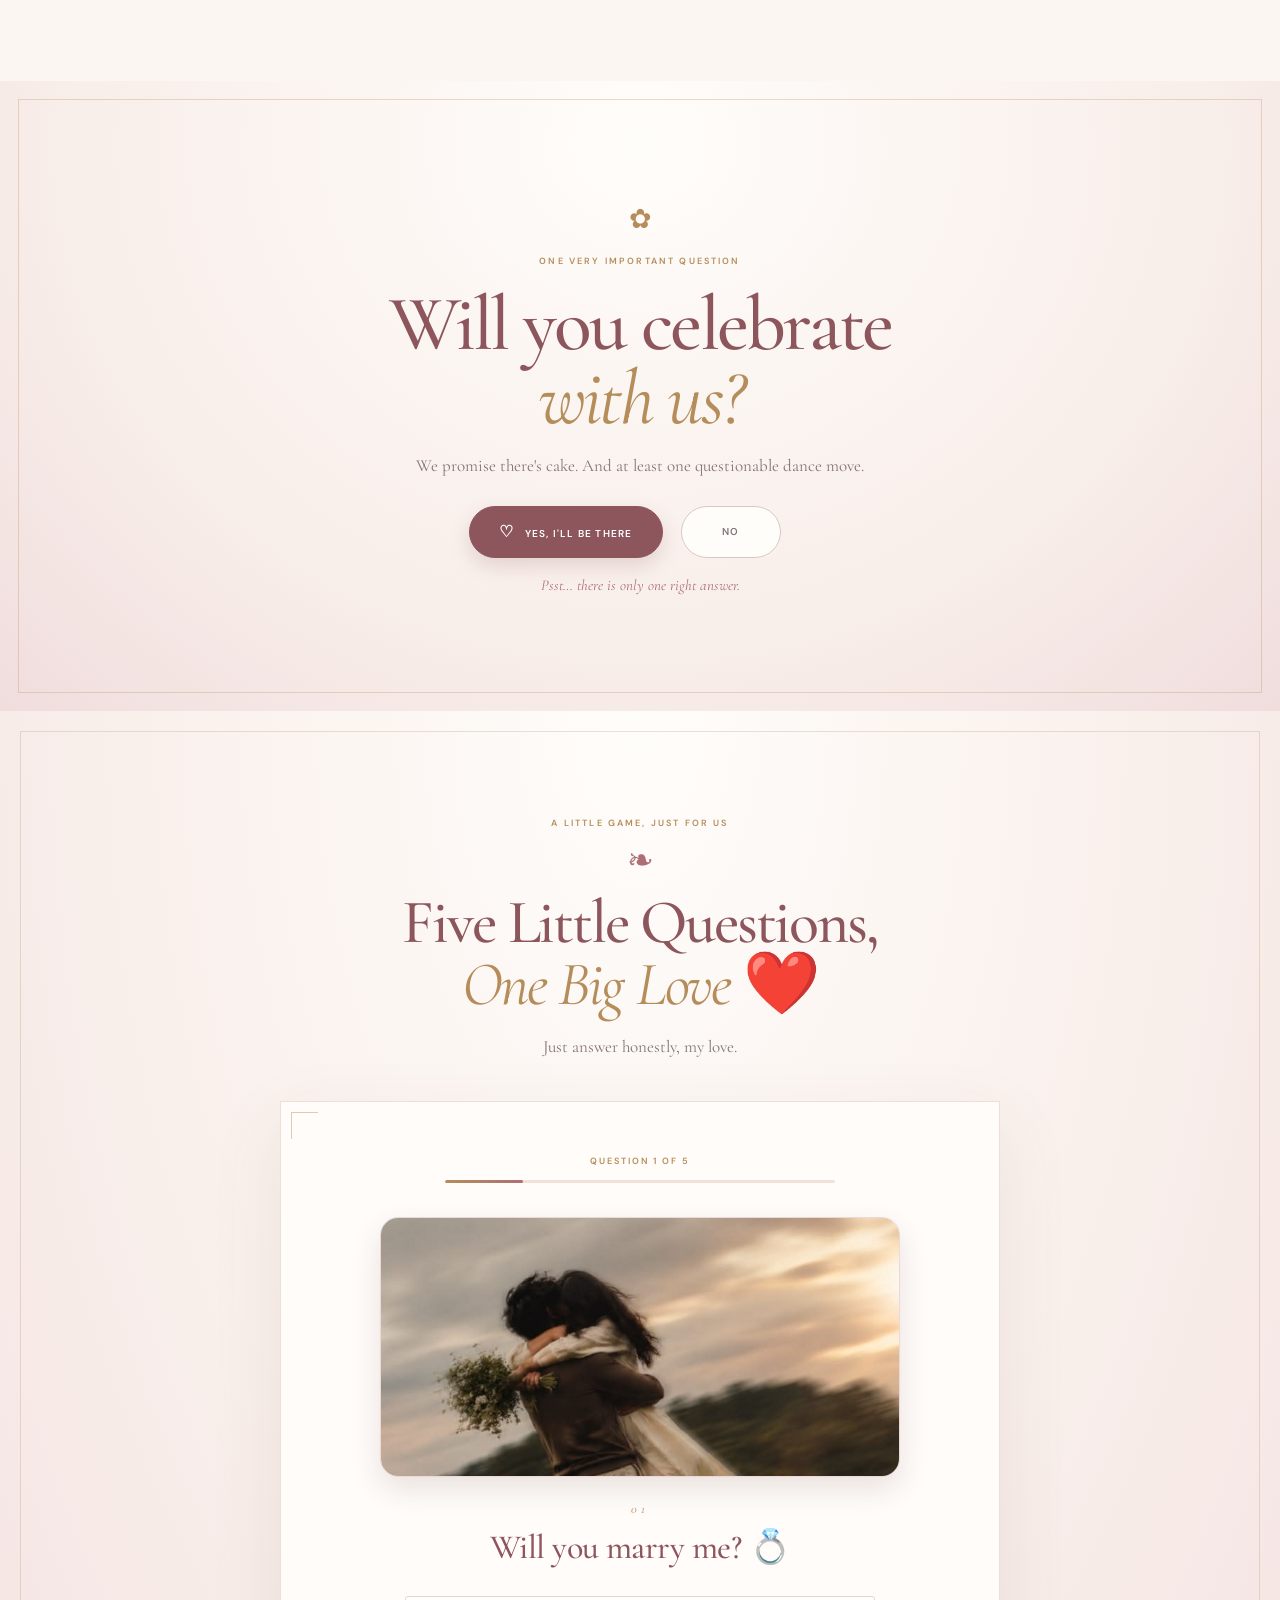
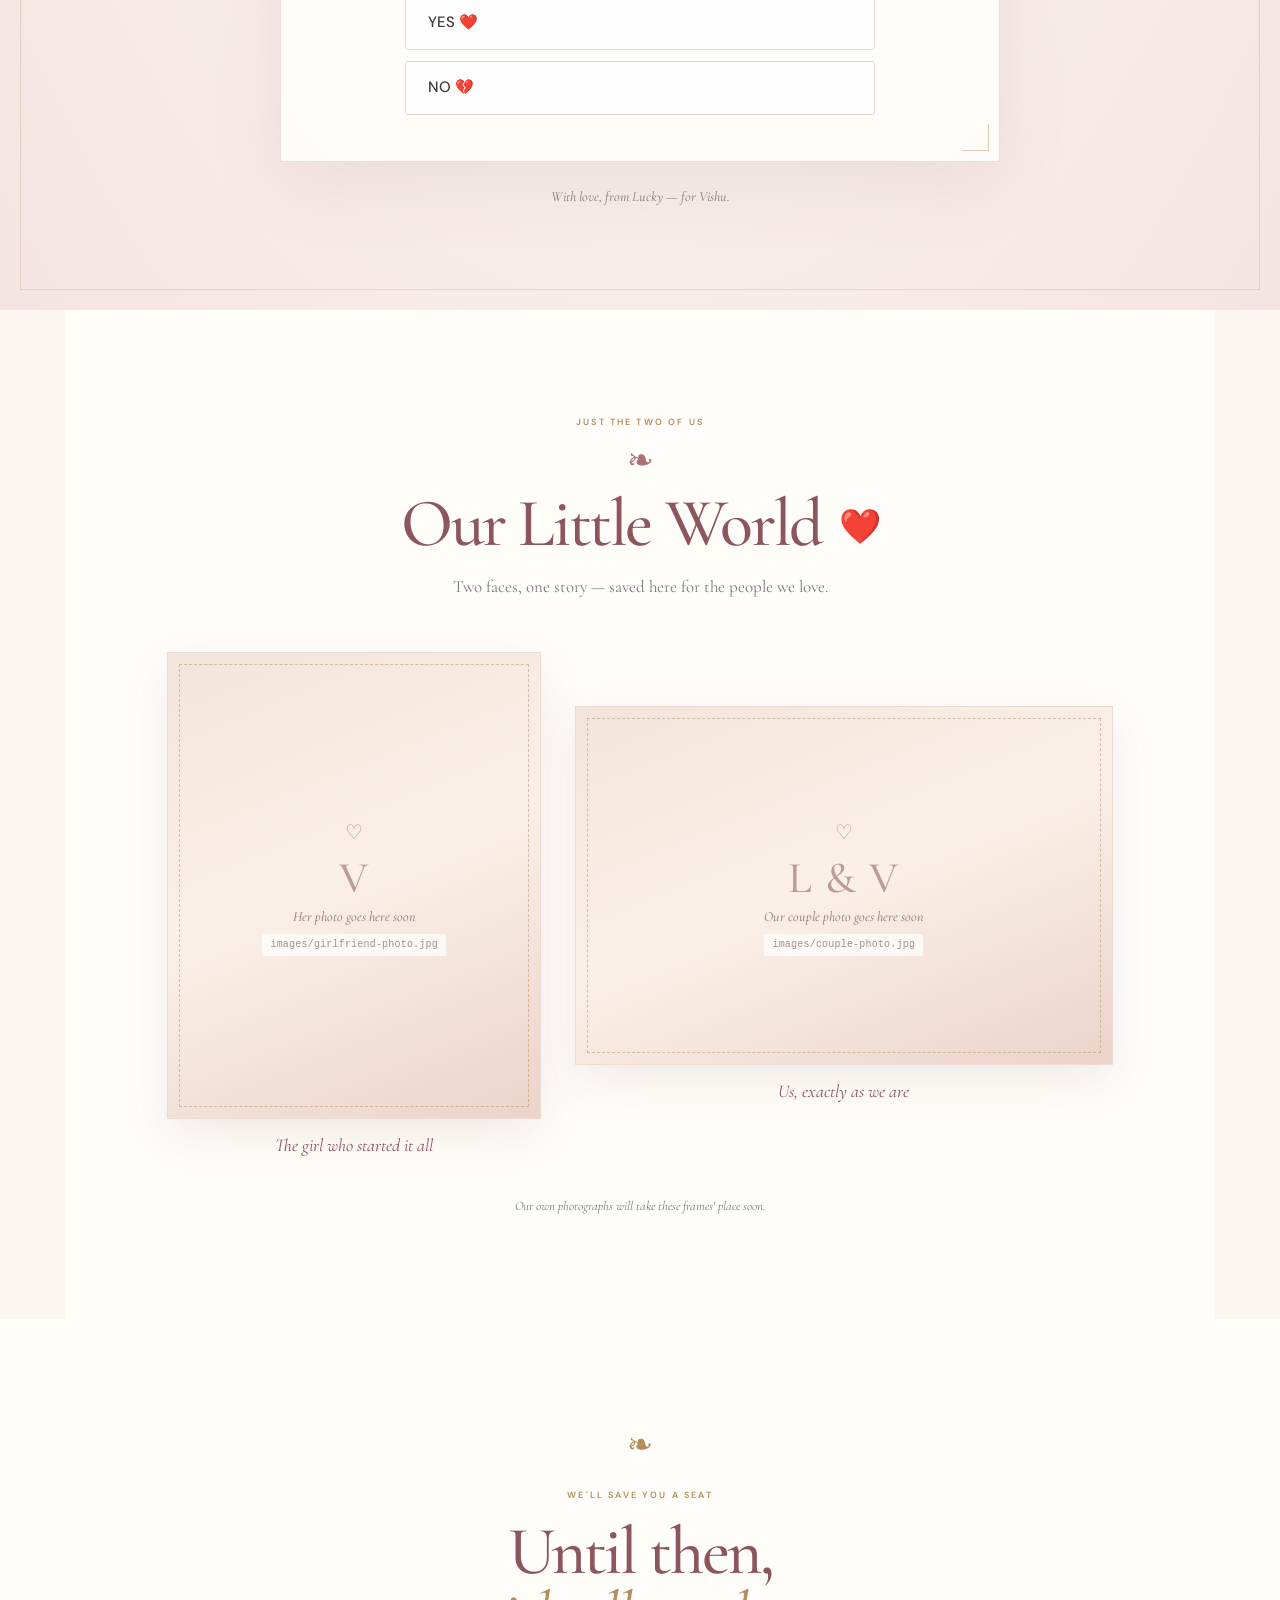
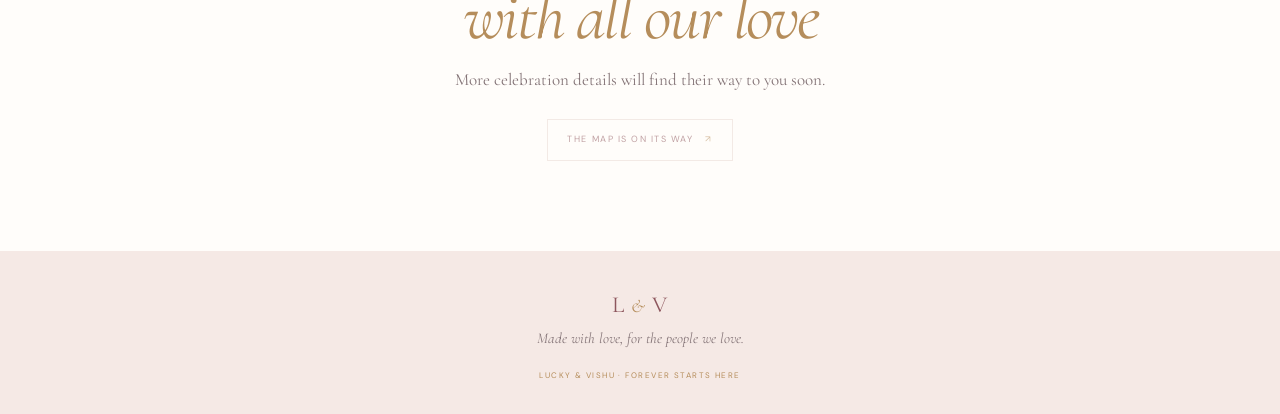
==== commit fef7d497: "Fix quiz photos and navigation; add love quiz and photo sections - Convert quiz images to real JPEGs" ====
--- a/index.html
+++ b/index.html
@@ -116,7 +116,231 @@
         </div>
       </section>
 
-      <section class="location section-pad" id="location" aria-labelledby="location-title">
+
+      
+<section class="quiz section-pad" id="love-quiz" aria-labelledby="quiz-title">
+
+  <div class="section-heading quiz-heading">
+    <p class="eyebrow">A LITTLE GAME, JUST FOR US</p>
+    <span class="divider-flower" aria-hidden="true">❧</span>
+    <h2 id="quiz-title">
+      Five Little Questions,
+      <br><em>One Big Love</em> ❤️
+    </h2>
+    <p class="section-intro">
+      Just answer honestly, my love.
+    </p>
+  </div>
+
+  <div class="quiz-card" id="quiz-card">
+
+    <div class="quiz-progress">
+      <p class="quiz-step" id="quiz-step">Question 1 of 5</p>
+      <div class="quiz-progress-track" aria-hidden="true">
+        <span id="quiz-progress-bar" style="width:20%"></span>
+      </div>
+    </div>
+
+    <div class="quiz-stage" id="quiz-stage">
+
+      <!-- QUESTION 1 -->
+      <div class="quiz-panel is-active" data-question="0">
+        <img class="quiz-question-photo"
+             src="images/question1.jpg"
+             alt="A romantic photo for question 1">
+
+        <p class="quiz-number">01</p>
+        <h3 class="quiz-question">Will you marry me? 💍</h3>
+
+        <div class="quiz-options">
+          <button class="quiz-option" type="button"
+            data-reply="You just made me the happiest person alive. ❤️">
+            YES ❤️
+          </button>
+          <button class="quiz-option" type="button"
+            data-reply="Nice try, my love. I'm asking again... YES? 🥹">
+            NO 💔
+          </button>
+        </div>
+
+        <div class="quiz-reply" hidden>
+          <p class="quiz-reply-text"></p>
+          <button class="quiz-next" type="button">Next Question ❤️</button>
+        </div>
+      </div>
+
+      <!-- QUESTION 2 -->
+      <div class="quiz-panel" data-question="1">
+        <img class="quiz-question-photo"
+             src="images/question2.jpg"
+             alt="A romantic photo for question 2">
+
+        <p class="quiz-number">02</p>
+        <h3 class="quiz-question">Will you stay with me forever? ♾️</h3>
+
+        <div class="quiz-options">
+          <button class="quiz-option" type="button"
+            data-reply="Forever sounds perfect when it's with you. ❤️">
+            YES ❤️
+          </button>
+          <button class="quiz-option" type="button"
+            data-reply="I'll keep loving you until you say YES. 😘">
+            NO 💔
+          </button>
+        </div>
+
+        <div class="quiz-reply" hidden>
+          <p class="quiz-reply-text"></p>
+          <button class="quiz-next" type="button">Next Question ❤️</button>
+        </div>
+      </div>
+
+      <!-- QUESTION 3 -->
+      <div class="quiz-panel" data-question="2">
+        <img class="quiz-question-photo"
+             src="images/question3.jpg"
+             alt="A romantic photo for question 3">
+
+        <p class="quiz-number">03</p>
+        <h3 class="quiz-question">Will we grow old together? 🥹</h3>
+
+        <div class="quiz-options">
+          <button class="quiz-option" type="button"
+            data-reply="I want to hold your hand through every chapter. 💕">
+            YES ❤️
+          </button>
+          <button class="quiz-option" type="button"
+            data-reply="I'll ask you again when we're old and cute. 🥰">
+            NO 💔
+          </button>
+        </div>
+
+        <div class="quiz-reply" hidden>
+          <p class="quiz-reply-text"></p>
+          <button class="quiz-next" type="button">Next Question ❤️</button>
+        </div>
+      </div>
+
+      <!-- QUESTION 4 -->
+      <div class="quiz-panel" data-question="3">
+        <img class="quiz-question-photo"
+             src="images/question4.jpg"
+             alt="A romantic photo for question 4">
+
+        <p class="quiz-number">04</p>
+        <h3 class="quiz-question">Will you travel the world with me? 🌍</h3>
+
+        <div class="quiz-options">
+          <button class="quiz-option" type="button"
+            data-reply="Every place is beautiful when you're beside me. ❤️">
+            YES ❤️
+          </button>
+          <button class="quiz-option" type="button"
+            data-reply="Then we'll start with a little date together. 😘">
+            NO 💔
+          </button>
+        </div>
+
+        <div class="quiz-reply" hidden>
+          <p class="quiz-reply-text"></p>
+          <button class="quiz-next" type="button">Next Question ❤️</button>
+        </div>
+      </div>
+
+      <!-- QUESTION 5 -->
+      <div class="quiz-panel" data-question="4">
+        <img class="quiz-question-photo"
+             src="images/question5.jpg"
+             alt="A romantic photo for question 5">
+
+        <p class="quiz-number">05</p>
+        <h3 class="quiz-question">Will you be my forever? 💖</h3>
+
+        <div class="quiz-options">
+          <button class="quiz-option" type="button"
+            data-reply="My favorite YES. My favorite person. My forever. 💍">
+            YES ❤️
+          </button>
+          <button class="quiz-option" type="button"
+            data-reply="I'll still choose you, every single day. 💕">
+            NO 💔
+          </button>
+        </div>
+
+        <div class="quiz-reply" hidden>
+          <p class="quiz-reply-text"></p>
+          <button class="quiz-next" type="button">
+            See Our Final Answer 💖
+          </button>
+        </div>
+      </div>
+
+    </div>
+
+    <div class="quiz-final" id="quiz-final" hidden>
+      <span class="quiz-final-heart" aria-hidden="true">❤️</span>
+
+      <h3 class="quiz-final-title">
+        Five questions, one forever. ❤️
+      </h3>
+
+      <p class="quiz-final-line">
+        Every answer is beautiful, but my favorite answer will always be YOU.
+      </p>
+
+      <div class="quiz-final-rule" aria-hidden="true">
+        <span>♡</span>
+      </div>
+
+      <p class="quiz-final-note">
+        One day, these little questions will become our beautiful memories.
+        Until then, let's keep choosing each other, every single day. ♾️
+      </p>
+
+      <button class="quiz-replay" id="quiz-replay" type="button">
+        Replay Our Love Quiz 💖
+      </button>
+    </div>
+
+  </div>
+
+  <p class="quiz-note">With love, from Lucky — for Vishu.</p>
+</section>
+      <section class="lovenest section-pad" id="our-little-world" aria-labelledby="lovenest-title">
+        <div class="section-heading compact-heading">
+          <p class="eyebrow">JUST THE TWO OF US</p>
+          <span class="divider-flower" aria-hidden="true">&#10087;</span>
+          <h2 id="lovenest-title">Our Little World <span class="quiz-title-heart" aria-hidden="true">&#10084;&#65039;</span></h2>
+          <p class="section-intro">Two faces, one story &mdash; saved here for the people we love.</p>
+        </div>
+        <div class="lovenest-grid">
+          <figure class="love-photo">
+            <div class="love-photo-frame">
+              <img src="images/girlfriend-photo.jpg" alt="A photograph of Vishu" class="love-photo-img" loading="lazy" decoding="async">
+              <div class="love-photo-placeholder">
+                <span class="love-photo-icon" aria-hidden="true">&#9825;</span>
+                <span class="love-photo-initial" aria-hidden="true">V</span>
+                <span class="love-photo-label">Her photo goes here soon</span>
+                <code>images/girlfriend-photo.jpg</code>
+              </div>
+            </div>
+            <figcaption>The girl who started it all</figcaption>
+          </figure>
+          <figure class="love-photo love-photo-wide">
+            <div class="love-photo-frame">
+              <img src="images/couple-photo.jpg" alt="A photograph of Lucky and Vishu together" class="love-photo-img" loading="lazy" decoding="async">
+              <div class="love-photo-placeholder">
+                <span class="love-photo-icon" aria-hidden="true">&#9825;</span>
+                <span class="love-photo-initial" aria-hidden="true">L &amp; V</span>
+                <span class="love-photo-label">Our couple photo goes here soon</span>
+                <code>images/couple-photo.jpg</code>
+              </div>
+            </div>
+            <figcaption>Us, exactly as we are</figcaption>
+          </figure>
+        </div>
+        <p class="lovenest-hint">Our own photographs will take these frames&#39; place soon.</p>
+      </section>      <section class="location section-pad" id="location" aria-labelledby="location-title">
         <span class="location-flower" aria-hidden="true">❧</span><p class="eyebrow">WE'LL SAVE YOU A SEAT</p>
         <h2 id="location-title">Until then,<br><em>with all our love</em></h2>
         <p>More celebration details will find their way to you soon.</p>
--- a/styles.css
+++ b/styles.css
@@ -2,3 +2,115 @@
 *{box-sizing:border-box}html{scroll-behavior:smooth;scroll-padding-top:82px}body{margin:0;background:var(--ivory);color:var(--ink);font-family:var(--sans);font-size:15px;line-height:1.7;-webkit-font-smoothing:antialiased}button,a{-webkit-tap-highlight-color:transparent}a{color:inherit}.skip-link{position:absolute;top:-60px;left:1rem;background:#fff;padding:.7rem 1rem;z-index:20}.skip-link:focus{top:1rem}.page-shell{overflow:hidden}.topbar{height:74px;padding:0 clamp(20px,7vw,100px);display:flex;align-items:center;justify-content:space-between;background:rgba(251,246,241,.93);position:relative;z-index:5}.wordmark{font-family:var(--serif);font-size:26px;letter-spacing:.04em;text-decoration:none;color:var(--rose-deep)}.wordmark span{font-style:italic;color:var(--gold);font-size:.8em}.top-actions{display:flex;align-items:center;gap:12px}.icon-button{min-height:42px;padding:0 14px;border:1px solid var(--line);border-radius:24px;background:transparent;color:var(--rose-deep);font:500 11px var(--sans);letter-spacing:.08em;text-transform:uppercase;cursor:pointer;transition:background .25s,border-color .25s}.icon-button:hover,.icon-button:focus-visible{background:#fff;border-color:var(--gold);outline:none}.music-icon{font-size:17px;margin-right:6px}.share-button span:first-child{font-size:17px;margin-right:6px}.hero{min-height:min(780px,calc(100svh - 74px));min-height:min(780px,calc(100vh - 74px));position:relative;display:grid;place-items:center;text-align:center;background:radial-gradient(ellipse at 50% 46%,rgba(255,255,255,.9) 0%,rgba(255,253,250,.74) 28%,rgba(246,227,225,.62) 67%,rgba(239,215,215,.54) 100%),linear-gradient(130deg,#f9eeea,#f3dddd 52%,#f4e8d8);isolation:isolate}.hero:after{content:"";position:absolute;inset:20px;border:1px solid rgba(181,141,91,.38);pointer-events:none;z-index:-1}.hero-wash{position:absolute;inset:0;background:radial-gradient(ellipse at 50% 50%,transparent 25%,rgba(177,111,117,.08) 100%);z-index:-1}.hero-content{position:relative;padding:70px 20px 84px;animation:arrive 1.1s both}.eyebrow{font-size:9px;letter-spacing:.24em;font-weight:600;color:var(--gold);margin:0 0 17px}.hero h1{font:500 clamp(76px,13vw,156px)/.77 var(--serif);letter-spacing:-.055em;color:var(--rose-deep);margin:0}.hero h1 .ampersand{font-style:italic;color:var(--gold);font-size:.65em}.hero-script{font:italic 24px var(--serif);color:var(--muted);margin:28px 0 0}.tiny-flower{display:block;color:var(--gold);font-size:19px;margin:0 auto 17px}.scroll-cue{position:absolute;bottom:32px;left:50%;transform:translateX(-50%);display:flex;gap:12px;align-items:center;color:var(--rose-deep);font-size:8px;letter-spacing:.2em;text-decoration:none}.scroll-cue span:last-child{font-size:17px;color:var(--gold);animation:bob 1.7s ease-in-out infinite}.hero-side-note{position:absolute;right:34px;top:50%;writing-mode:vertical-rl;transform:translateY(-50%);font-size:8px;letter-spacing:.3em;color:var(--rose);opacity:.7}.hero-botanical{position:absolute;width:min(24vw,240px);height:auto;color:#b5827d;opacity:.65;bottom:0;pointer-events:none}.botanical-left{left:3.5%;transform:rotate(-8deg)}.botanical-right{right:3.5%;transform:scaleX(-1) rotate(-8deg)}.hero-sparkle{position:absolute;color:var(--gold);font:32px var(--serif);animation:twinkle 3s ease-in-out infinite}.sparkle-one{left:23%;top:24%}.sparkle-two{right:25%;bottom:23%;animation-delay:1.4s}.section-pad{padding:105px clamp(22px,8vw,130px)}.invitation{display:grid;grid-template-columns:1fr .85fr;align-items:center;gap:9%;max-width:1250px;margin:auto}.section-heading{text-align:center}.invitation .section-heading{text-align:left}.divider-flower{display:block;color:var(--rose);font:32px var(--serif);margin:-7px 0 12px}.section-heading h2,.rsvp h2,.location h2{font:500 clamp(42px,6vw,68px)/.95 var(--serif);letter-spacing:-.035em;color:var(--rose-deep);margin:0}.section-heading h2 em,.rsvp h2 em,.location h2 em{font-weight:400;color:var(--gold)}.invitation-copy{max-width:410px;color:var(--muted);font:17px/1.9 var(--serif);margin:25px 0 18px}.signature{font:italic 16px var(--serif);color:var(--muted)}.signature span{display:block;font:italic 26px var(--serif);color:var(--rose-deep);margin-top:5px}.countdown-card{background:var(--paper);padding:48px 30px 28px;text-align:center;border:1px solid #efe4db;box-shadow:var(--shadow);position:relative}.countdown-card:before,.countdown-card:after{content:"✧";position:absolute;color:var(--gold);font-size:18px;top:14px}.countdown-card:before{left:16px}.countdown-card:after{right:16px}.countdown-card .eyebrow{margin-bottom:26px}.countdown{display:flex;justify-content:center;align-items:center;gap:clamp(7px,2vw,22px)}.countdown i{font:24px var(--serif);color:#d8b7a5;transform:translateY(-7px)}.count-unit{display:grid;gap:1px}.count-unit strong{font:500 clamp(31px,5vw,47px)/1 var(--serif);color:var(--rose-deep);font-variant-numeric:tabular-nums}.count-unit span{font-size:8px;letter-spacing:.16em;color:var(--gold)}.countdown-note{font:italic 15px var(--serif);color:var(--muted);margin:25px 0 5px}.countdown-rule{height:1px;background:var(--line);margin:25px 15px 0;position:relative}.countdown-rule span{position:absolute;left:50%;top:-12px;transform:translateX(-50%);background:var(--paper);padding:0 12px;color:var(--gold)}.details{background:#f5e9e5}.compact-heading{max-width:660px;margin:0 auto 55px}.section-intro{font:17px var(--serif);color:var(--muted);margin:20px auto 0}.details-grid{display:grid;grid-template-columns:repeat(3,1fr);gap:18px;max-width:1050px;margin:auto}.detail-card{min-height:246px;padding:31px 20px;text-align:center;background:rgba(255,253,250,.72);border:1px solid rgba(181,141,91,.2)}.detail-icon{font-size:25px;color:var(--gold);display:block;margin-bottom:12px}.detail-card .eyebrow{margin-bottom:6px;font-size:8px}.detail-card h3{font:500 30px/1.1 var(--serif);color:var(--rose-deep);margin:0 0 12px}.detail-card p:not(.eyebrow){color:var(--muted);font:15px/1.65 var(--serif);margin:0}.text-link{display:inline-block;margin-top:12px;font-size:10px;letter-spacing:.1em;color:var(--rose-deep);text-decoration:none;border-bottom:1px solid #d6b7a8}.text-link[aria-disabled=true],.location-map[aria-disabled=true]{opacity:.55;cursor:default}.schedule-wrap{max-width:950px;margin:79px auto 0;text-align:center}.schedule-title .eyebrow{margin-bottom:6px}.schedule-title h3{font:500 37px var(--serif);color:var(--rose-deep);margin:0 0 34px}.schedule-line{display:grid;grid-template-columns:repeat(3,1fr);position:relative}.schedule-line:before{content:"";height:1px;background:#d9b8a8;position:absolute;top:5px;left:16%;right:16%}.schedule-item{display:flex;align-items:center;flex-direction:column;position:relative}.schedule-dot{width:11px;height:11px;border:1px solid var(--gold);background:#f5e9e5;border-radius:50%;z-index:1}.schedule-time{font-size:8px;letter-spacing:.2em;color:var(--gold);margin:13px 0 4px}.schedule-name{font:22px var(--serif);color:var(--rose-deep)}.schedule-note{font:italic 14px var(--serif);color:var(--muted);margin:25px 0 0}.gallery{max-width:1350px;margin:auto}.gallery-grid{display:grid;grid-template-columns:repeat(3,1fr);gap:25px;align-items:start}.photo-card{margin:0;padding:10px 10px 15px;background:#fffdfa;box-shadow:0 14px 40px rgba(104,67,65,.1);transform:rotate(-2deg);transition:transform .35s,box-shadow .35s}.photo-card:nth-child(2){transform:translateY(25px) rotate(2deg)}.photo-card:nth-child(3){transform:rotate(-1deg)}.photo-card:hover{transform:translateY(-6px) rotate(0);box-shadow:0 20px 45px rgba(104,67,65,.15)}.photo-art{height:clamp(180px,27vw,330px);position:relative;overflow:hidden;background:linear-gradient(158deg,#ead8ce,#f3e5da 47%,#d9b6aa)}.photo-two .photo-art{background:linear-gradient(150deg,#ead9d3,#f1e8dc 55%,#c9a99d)}.photo-three .photo-art{background:linear-gradient(150deg,#e7d5d0,#f6eadb 56%,#ddb8a9)}.photo-art:before,.photo-art:after{content:"";position:absolute;width:60%;height:130%;border-radius:50%;border:1px solid rgba(255,253,250,.55);left:-13%;top:12%;transform:rotate(27deg)}.photo-art:after{left:auto;right:-16%;top:-30%;width:75%;transform:rotate(-24deg)}.photo-sun{position:absolute;width:52%;aspect-ratio:1;border-radius:50%;background:rgba(255,248,227,.38);right:13%;top:12%;filter:blur(1px)}.photo-stem{position:absolute;width:1px;height:80%;background:rgba(131,91,83,.52);bottom:-12%;left:30%;transform:rotate(23deg)}.photo-stem:before,.photo-stem:after{content:"";position:absolute;width:45px;height:20px;border:1px solid rgba(131,91,83,.45);border-radius:100% 0 100% 0;top:25%;left:-39px;transform:rotate(-25deg)}.photo-stem:after{top:48%;left:0;transform:rotate(20deg)}.stem-b{left:70%;height:66%;transform:rotate(-20deg)}.photo-caption-mark{position:absolute;left:50%;top:51%;transform:translate(-50%,-50%);font:500 clamp(34px,5vw,58px) var(--serif);color:rgba(255,253,250,.87);text-shadow:0 2px 20px rgba(99,60,55,.15);white-space:nowrap}.photo-caption-mark i{font-weight:400;color:#f5d6c3}.photo-card figcaption{text-align:center;font:italic 19px var(--serif);color:var(--rose-deep);padding:13px 2px 1px}.gallery-hint{text-align:center;font:italic 13px var(--serif);color:var(--muted);margin:48px 0 0}.rsvp{position:relative;text-align:center;background:radial-gradient(ellipse at 50% 10%,#fffdfa 0,#f8eeea 63%,#f0dddd 100%);padding-top:115px;padding-bottom:110px}.rsvp:before{content:"";position:absolute;inset:18px;border:1px solid rgba(181,141,91,.3);pointer-events:none}.rsvp-flower{font-size:27px;color:var(--gold);margin-bottom:12px}.rsvp h2{font-size:clamp(48px,7vw,78px)}.rsvp-copy{font:17px var(--serif);color:var(--muted);margin:20px auto 25px}.rsvp-actions{display:flex;justify-content:center;align-items:center;gap:18px;min-height:62px;position:relative;z-index:2}.yes-button,.no-button{min-height:52px;border-radius:30px;font:600 10px var(--sans);letter-spacing:.12em;cursor:pointer;touch-action:manipulation}.yes-button{padding:0 29px;background:var(--rose-deep);border:1px solid var(--rose-deep);color:#fff;box-shadow:0 8px 20px rgba(141,86,93,.2);transition:transform .2s,background .2s}.yes-button span{font-size:16px;margin-right:7px}.yes-button:hover{transform:translateY(-2px);background:#74464d}.yes-button:focus-visible,.no-button:focus-visible{outline:3px solid #cfae75;outline-offset:4px}.no-zone{width:130px;height:62px;position:relative;flex:0 0 130px}.no-button{position:absolute;left:0;top:5px;min-width:100px;padding:0 22px;background:#fffdfa;border:1px solid #d9c8c0;color:var(--muted);transition:transform .24s cubic-bezier(.2,.8,.2,1),left .24s cubic-bezier(.2,.8,.2,1),top .24s cubic-bezier(.2,.8,.2,1)}.escape-message{min-height:25px;margin:13px 0 0;color:var(--rose);font:italic 15px var(--serif)}.confirmation{max-width:490px;margin:32px auto 0;padding:27px 25px;background:rgba(255,253,250,.88);border:1px solid #e8d7ce;animation:pop-in .5s both}.confirmation[hidden]{display:none}.confirmation-heart{color:var(--rose);font-size:27px}.confirmation h3{font:500 34px var(--serif);color:var(--rose-deep);margin:3px 0 8px}.confirmation p{font:16px/1.7 var(--serif);color:var(--muted);margin:0 auto 12px}.confirmation-signoff{font:italic 18px var(--serif);color:var(--gold)}.location{text-align:center;padding-top:100px;padding-bottom:90px;background:var(--paper)}.location-flower{display:block;color:var(--gold);font-size:31px;margin-bottom:16px}.location h2{font-size:clamp(46px,6vw,68px)}.location>p:not(.eyebrow){font:17px var(--serif);color:var(--muted);margin:20px 0}.location-map{display:inline-block;padding:12px 19px;border:1px solid var(--line);color:var(--rose-deep);font-size:9px;letter-spacing:.17em;text-decoration:none;margin-top:9px}.location-map span{color:var(--gold);margin-left:8px}.footer{text-align:center;padding:35px 20px 28px;background:#f5e9e5}.footer-mark{font-size:23px}.footer p{font:italic 15px var(--serif);color:var(--muted);margin:4px 0 14px}.footer>span{font-size:8px;letter-spacing:.18em;color:var(--gold)}.toast{position:fixed;left:50%;bottom:24px;transform:translate(-50%,20px);padding:12px 18px;background:#46383a;color:#fff;border-radius:28px;font-size:12px;opacity:0;pointer-events:none;transition:opacity .25s,transform .25s;z-index:20;max-width:calc(100vw - 30px);text-align:center}.toast.show{opacity:1;transform:translate(-50%,0)}.confetti{position:fixed;z-index:30;top:-15px;width:9px;height:13px;pointer-events:none;animation:confetti-fall var(--duration,3s) linear forwards;will-change:transform,opacity}
 @keyframes arrive{from{opacity:0;transform:translateY(20px)}to{opacity:1;transform:translateY(0)}}@keyframes bob{50%{transform:translateY(5px)}}@keyframes twinkle{0%,100%{opacity:.35;transform:scale(.8) rotate(0)}50%{opacity:1;transform:scale(1.15) rotate(18deg)}}@keyframes pop-in{from{opacity:0;transform:translateY(10px) scale(.97)}to{opacity:1;transform:translateY(0) scale(1)}}@keyframes confetti-fall{to{transform:translate3d(var(--drift),110vh,0) rotate(var(--spin));opacity:.15}}
 @media(min-width:1200px){.hero{min-height:760px}}@media(max-width:760px){.topbar{height:64px;padding:0 21px}.hero{min-height:min(720px,calc(100svh - 64px));min-height:min(720px,calc(100vh - 64px))}.hero:after{inset:12px}.hero-content{padding:65px 16px 76px}.hero-script{font-size:21px}.hero-botanical{width:29vw;opacity:.45}.botanical-left{left:-2%}.botanical-right{right:-2%}.hero-side-note{right:17px;font-size:7px}.sparkle-one{left:17%;top:20%}.sparkle-two{right:18%;bottom:20%}.section-pad{padding:78px 25px}.invitation{grid-template-columns:1fr;gap:40px;max-width:570px}.invitation .section-heading{text-align:center}.invitation-copy{margin-left:auto;margin-right:auto}.countdown-card{padding:41px 16px 25px}.details-grid{gap:11px}.detail-card{padding:25px 11px;min-height:230px}.detail-card h3{font-size:25px}.detail-card p:not(.eyebrow){font-size:14px}.schedule-wrap{margin-top:61px}.gallery-grid{gap:14px}.photo-card{padding:7px 7px 12px}.photo-card figcaption{font-size:16px}.rsvp{padding-top:90px;padding-bottom:85px}.location{padding-top:80px;padding-bottom:75px}}@media(max-width:520px){.music-label,.share-label{display:none}.icon-button{width:42px;padding:0}.music-icon{margin:0}.share-button span:first-child{margin:0}.hero h1{font-size:clamp(78px,20vw,112px)}.hero-script{font-size:19px}.hero-botanical{width:33vw}.hero-side-note{display:none}.section-pad{padding:70px 20px}.section-heading h2{font-size:48px}.invitation-copy{font-size:16px}.count-unit strong{font-size:34px}.countdown{gap:9px}.count-unit span{font-size:7px}.details-grid{grid-template-columns:1fr;max-width:360px}.detail-card{min-height:0;padding:22px 15px}.detail-icon{margin-bottom:5px}.schedule-line{grid-template-columns:1fr;gap:22px;text-align:left;max-width:260px;margin:auto}.schedule-line:before{width:1px;height:calc(100% - 14px);top:5px;bottom:5px;left:5px;right:auto}.schedule-item{display:grid;grid-template-columns:12px 54px 1fr;column-gap:13px;justify-items:start;align-items:center}.schedule-dot{grid-row:1;grid-column:1}.schedule-time{grid-row:1;grid-column:2;margin:0}.schedule-name{grid-row:1;grid-column:3;font-size:21px}.schedule-note{margin-top:22px}.gallery-grid{gap:10px}.photo-card{padding:5px 5px 9px}.photo-art{height:155px}.photo-card figcaption{font-size:14px;line-height:1.2;min-height:37px}.gallery-hint{margin-top:37px}.rsvp-actions{gap:10px}.yes-button{padding:0 17px;font-size:9px}.no-zone{width:105px;flex-basis:105px}.no-button{min-width:86px;padding:0 14px;font-size:9px}.rsvp-copy{font-size:16px}.confirmation{padding:22px 17px}.footer>span{font-size:7px}}@media(prefers-reduced-motion:reduce){*,*::before,*::after{scroll-behavior:auto!important;animation-duration:.01ms!important;animation-iteration-count:1!important;transition-duration:.01ms!important}}
+
+/* ==========================================================================
+   LOVE QUIZ — "One Little Question, Three Little Moments of Love"
+   Added alongside the existing invitation styles; reuses the same palette,
+   typography and motion language. No new dependencies.
+   ========================================================================== */
+.quiz{position:relative;overflow:hidden;text-align:center;background:radial-gradient(ellipse at 50% 0%,#fffdfa 0,#f9f0ec 55%,#f4e3e2 100%)}
+.quiz:before{content:"";position:absolute;inset:20px;border:1px solid rgba(181,141,91,.26);pointer-events:none}
+.quiz-heading{position:relative;z-index:2;margin-bottom:44px}
+.quiz-heading h2{font-size:clamp(38px,5.4vw,62px);line-height:1}
+.quiz-title-heart{font-size:.5em;vertical-align:.18em;display:inline-block;margin-left:4px}
+.quiz-sparkle{position:absolute;color:var(--gold);font:26px var(--serif);opacity:.55;animation:twinkle 4.5s ease-in-out infinite;pointer-events:none}
+.quiz-sparkle-one{left:8%;top:12%}
+.quiz-sparkle-two{right:9%;bottom:16%;animation-delay:2.2s}
+.quiz-hearts{position:absolute;inset:0;pointer-events:none;z-index:1;overflow:hidden}
+.float-heart{position:absolute;color:rgba(173,111,117,.3);font-size:22px;animation:heart-drift 11s ease-in-out infinite}
+.float-heart-a{left:14%;top:32%}
+.float-heart-b{left:78%;top:24%;font-size:16px;animation-delay:1.6s}
+.float-heart-c{left:24%;top:72%;font-size:18px;animation-delay:3.4s}
+.float-heart-d{left:86%;top:66%;font-size:24px;animation-delay:5.1s}
+.quiz-card{position:relative;z-index:2;max-width:720px;margin:0 auto;padding:clamp(30px,5vw,52px) clamp(20px,4vw,48px) clamp(32px,4vw,46px);background:rgba(255,253,250,.94);border:1px solid #eddfd6;box-shadow:var(--shadow);text-align:center}
+.quiz-card:before,.quiz-card:after{content:"";position:absolute;width:26px;height:26px;border:1px solid rgba(181,141,91,.45);pointer-events:none}
+.quiz-card:before{top:10px;left:10px;border-right:0;border-bottom:0}
+.quiz-card:after{bottom:10px;right:10px;border-left:0;border-top:0}
+.quiz-progress{max-width:390px;margin:0 auto 34px}
+.quiz-step{margin:0 0 11px;font-size:9px;letter-spacing:.22em;text-transform:uppercase;font-weight:600;color:var(--gold)}
+.quiz-progress-track{height:3px;background:#f0e2d9;border-radius:3px;overflow:hidden}
+.quiz-progress-track span{display:block;height:100%;background:linear-gradient(90deg,var(--gold),var(--rose));border-radius:3px;transition:width .55s cubic-bezier(.4,0,.2,1)}
+.quiz-stage{position:relative}
+.quiz-panel{display:none}
+.quiz-panel.is-active{display:block;animation:quiz-panel-in .5s cubic-bezier(.22,.9,.3,1) both}
+.quiz-panel.is-leaving{display:block;animation:quiz-panel-out .32s ease-in both}
+.quiz-number{font:italic 13px var(--serif);letter-spacing:.28em;color:var(--gold);margin:0 0 10px}
+.quiz-question{font:500 clamp(25px,3.6vw,34px)/1.22 var(--serif);color:var(--rose-deep);letter-spacing:-.015em;margin:0 0 28px}
+.quiz-options{display:grid;gap:11px;max-width:470px;margin:0 auto}
+.quiz-option{display:block;width:100%;padding:15px 22px;background:rgba(255,255,255,.72);border:1px solid #e6d5ca;border-radius:3px;color:var(--ink);font:500 15px/1.45 var(--sans);text-align:left;cursor:pointer;touch-action:manipulation;transition:transform .22s cubic-bezier(.2,.8,.2,1),border-color .22s,background .22s,box-shadow .22s}
+.quiz-option:hover{transform:translateX(4px);border-color:var(--gold);background:#fffdfa;box-shadow:0 8px 22px rgba(104,67,65,.08)}
+.quiz-option:focus-visible{outline:3px solid #cfae75;outline-offset:3px}
+.quiz-option.is-chosen{border-color:var(--rose);background:linear-gradient(100deg,#fdf3f2,#fffdfa);color:var(--rose-deep);transform:none;box-shadow:0 8px 22px rgba(141,86,93,.12)}
+.quiz-option.is-chosen:after{content:"\2661";float:right;color:var(--rose);font-size:16px;line-height:1.3;animation:pop-in .45s both}
+.quiz-option.is-dimmed{opacity:.42;pointer-events:none}
+.quiz-reply{margin-top:26px;padding-top:24px;border-top:1px solid var(--line);animation:reply-in .55s cubic-bezier(.22,.9,.3,1) both}
+.quiz-reply[hidden]{display:none}
+.quiz-reply-text{max-width:430px;margin:0 auto 22px;font:italic clamp(17px,2.3vw,20px)/1.65 var(--serif);color:var(--rose-deep)}
+.quiz-next,.quiz-replay,.quiz-start{min-height:52px;padding:0 30px;border-radius:30px;border:1px solid var(--rose-deep);background:var(--rose-deep);color:#fff;font:600 10px var(--sans);letter-spacing:.14em;text-transform:uppercase;cursor:pointer;box-shadow:0 8px 20px rgba(141,86,93,.2);transition:transform .2s,background .2s}
+.quiz-next:hover,.quiz-replay:hover,.quiz-start:hover{transform:translateY(-2px);background:#74464d}
+.quiz-next:focus-visible,.quiz-replay:focus-visible,.quiz-start:focus-visible{outline:3px solid #cfae75;outline-offset:4px}
+.quiz-final[hidden]{display:none}
+.quiz-final{animation:final-in .7s cubic-bezier(.22,.9,.3,1) both}
+.quiz-final-heart{display:inline-block;font-size:38px;line-height:1;animation:heartbeat 1.9s ease-in-out infinite}
+.quiz-final-title{font:500 clamp(24px,3.6vw,34px)/1.25 var(--serif);color:var(--rose-deep);margin:16px 0 14px}
+.quiz-final-line{max-width:440px;margin:0 auto;font:italic clamp(17px,2.2vw,20px)/1.6 var(--serif);color:var(--ink)}
+.quiz-final-rule{display:flex;align-items:center;justify-content:center;gap:12px;margin:26px auto 22px;max-width:220px;color:var(--gold);font-size:15px}
+.quiz-final-rule:before,.quiz-final-rule:after{content:"";height:1px;flex:1;background:var(--line)}
+.quiz-final-note{max-width:450px;margin:0 auto 28px;font:15px/1.85 var(--serif);color:var(--muted)}
+.quiz-note{margin:26px 0 0;font:italic 14px var(--serif);color:var(--muted);position:relative;z-index:2}
+.quiz-prelaunch[hidden]{display:none}
+
+/* --------------------------------------------------------------------------
+   OUR LITTLE WORLD — photo frames with graceful placeholders
+   Drop images/girlfriend-photo.jpg and images/couple-photo.jpg in place and
+   they replace the placeholders automatically. Nothing to edit in the code.
+   -------------------------------------------------------------------------- */
+.lovenest{max-width:1150px;margin:auto;text-align:center;background:var(--paper)}
+.lovenest-grid{display:grid;grid-template-columns:.82fr 1.18fr;gap:clamp(18px,3vw,34px);align-items:center}
+.love-photo{margin:0}
+.love-photo-frame{position:relative;overflow:hidden;background:linear-gradient(158deg,#f3e4db,#faf0e8 48%,#ecd3c9);border:1px solid #ecdbd1;box-shadow:0 16px 44px rgba(104,67,65,.1);aspect-ratio:4/5}
+.love-photo-wide .love-photo-frame{aspect-ratio:3/2}
+.love-photo-img{position:absolute;inset:0;width:100%;height:100%;object-fit:cover;opacity:0;transition:opacity .5s ease}
+.love-photo-frame.has-photo .love-photo-img{opacity:1}
+.love-photo-frame.has-photo .love-photo-placeholder{opacity:0;visibility:hidden}
+.love-photo-placeholder{position:absolute;inset:0;display:flex;flex-direction:column;align-items:center;justify-content:center;gap:7px;padding:20px;text-align:center;transition:opacity .4s,visibility .4s}
+.love-photo-placeholder:before{content:"";position:absolute;inset:11px;border:1px dashed rgba(181,141,91,.5);pointer-events:none}
+.love-photo-icon{font-size:20px;color:var(--rose);opacity:.75}
+.love-photo-initial{font:500 clamp(30px,4vw,44px)/1 var(--serif);color:rgba(141,86,93,.55);letter-spacing:.03em}
+.love-photo-label{font:italic 14px/1.4 var(--serif);color:var(--muted);max-width:190px}
+.love-photo-placeholder code{font:10px/1.4 ui-monospace,Consolas,monospace;color:#a2908f;background:rgba(255,255,255,.72);padding:4px 8px;border-radius:2px;letter-spacing:.02em;word-break:break-all}
+.love-photo figcaption{text-align:center;font:italic 18px var(--serif);color:var(--rose-deep);padding:15px 2px 0}
+.lovenest-hint{text-align:center;font:italic 13px var(--serif);color:var(--muted);margin:42px 0 0}
+
+@keyframes quiz-panel-in{from{opacity:0;transform:translateY(14px) scale(.985)}to{opacity:1;transform:translateY(0) scale(1)}}
+@keyframes quiz-panel-out{from{opacity:1;transform:translateY(0)}to{opacity:0;transform:translateY(-12px)}}
+@keyframes reply-in{from{opacity:0;transform:translateY(10px)}to{opacity:1;transform:translateY(0)}}
+@keyframes final-in{from{opacity:0;transform:translateY(16px)}to{opacity:1;transform:translateY(0)}}
+@keyframes heartbeat{0%,100%{transform:scale(1)}18%{transform:scale(1.12)}36%{transform:scale(1)}54%{transform:scale(1.08)}}
+@keyframes heart-drift{0%,100%{transform:translateY(0) rotate(0);opacity:.22}50%{transform:translateY(-22px) rotate(8deg);opacity:.5}}
+
+@media(max-width:860px){.lovenest-grid{grid-template-columns:1fr;max-width:460px;margin:auto}.love-photo-wide .love-photo-frame{aspect-ratio:4/3}}
+@media(max-width:760px){.quiz{padding-top:82px;padding-bottom:82px}.quiz:before{inset:12px}.quiz-card{padding:30px 20px 32px}.quiz-question{margin-bottom:22px}.quiz-progress{margin-bottom:26px}.quiz-option{padding:14px 17px;font-size:14px}.quiz-sparkle{font-size:20px}.quiz-sparkle-one{left:5%;top:8%}.quiz-sparkle-two{right:5%;bottom:11%}.quiz-final-title{font-size:24px}.quiz-note{margin-top:22px}}
+@media(max-width:520px){.quiz{padding-left:16px;padding-right:16px}.quiz-card:before,.quiz-card:after{width:18px;height:18px}.quiz-next,.quiz-replay,.quiz-start{width:100%;padding:0 16px;font-size:9px;letter-spacing:.1em}.quiz-reply{margin-top:22px;padding-top:20px}.love-photo figcaption{font-size:16px}.lovenest-hint{margin-top:32px}}
+/* Photos above the love quiz questions */
+
+.quiz-question-photo {
+  display: block;
+  width: 100%;
+  max-width: 520px;
+  height: 260px;
+  object-fit: cover;
+  object-position: center;
+  margin: 0 auto 24px;
+  border-radius: 18px;
+  border: 1px solid rgba(173, 111, 117, 0.25);
+  box-shadow: 0 12px 30px rgba(80, 40, 40, 0.12);
+}
+
+@media (max-width: 600px) {
+  .quiz-question-photo {
+    height: 210px;
+    margin-bottom: 18px;
+    border-radius: 14px;
+  }
+}
